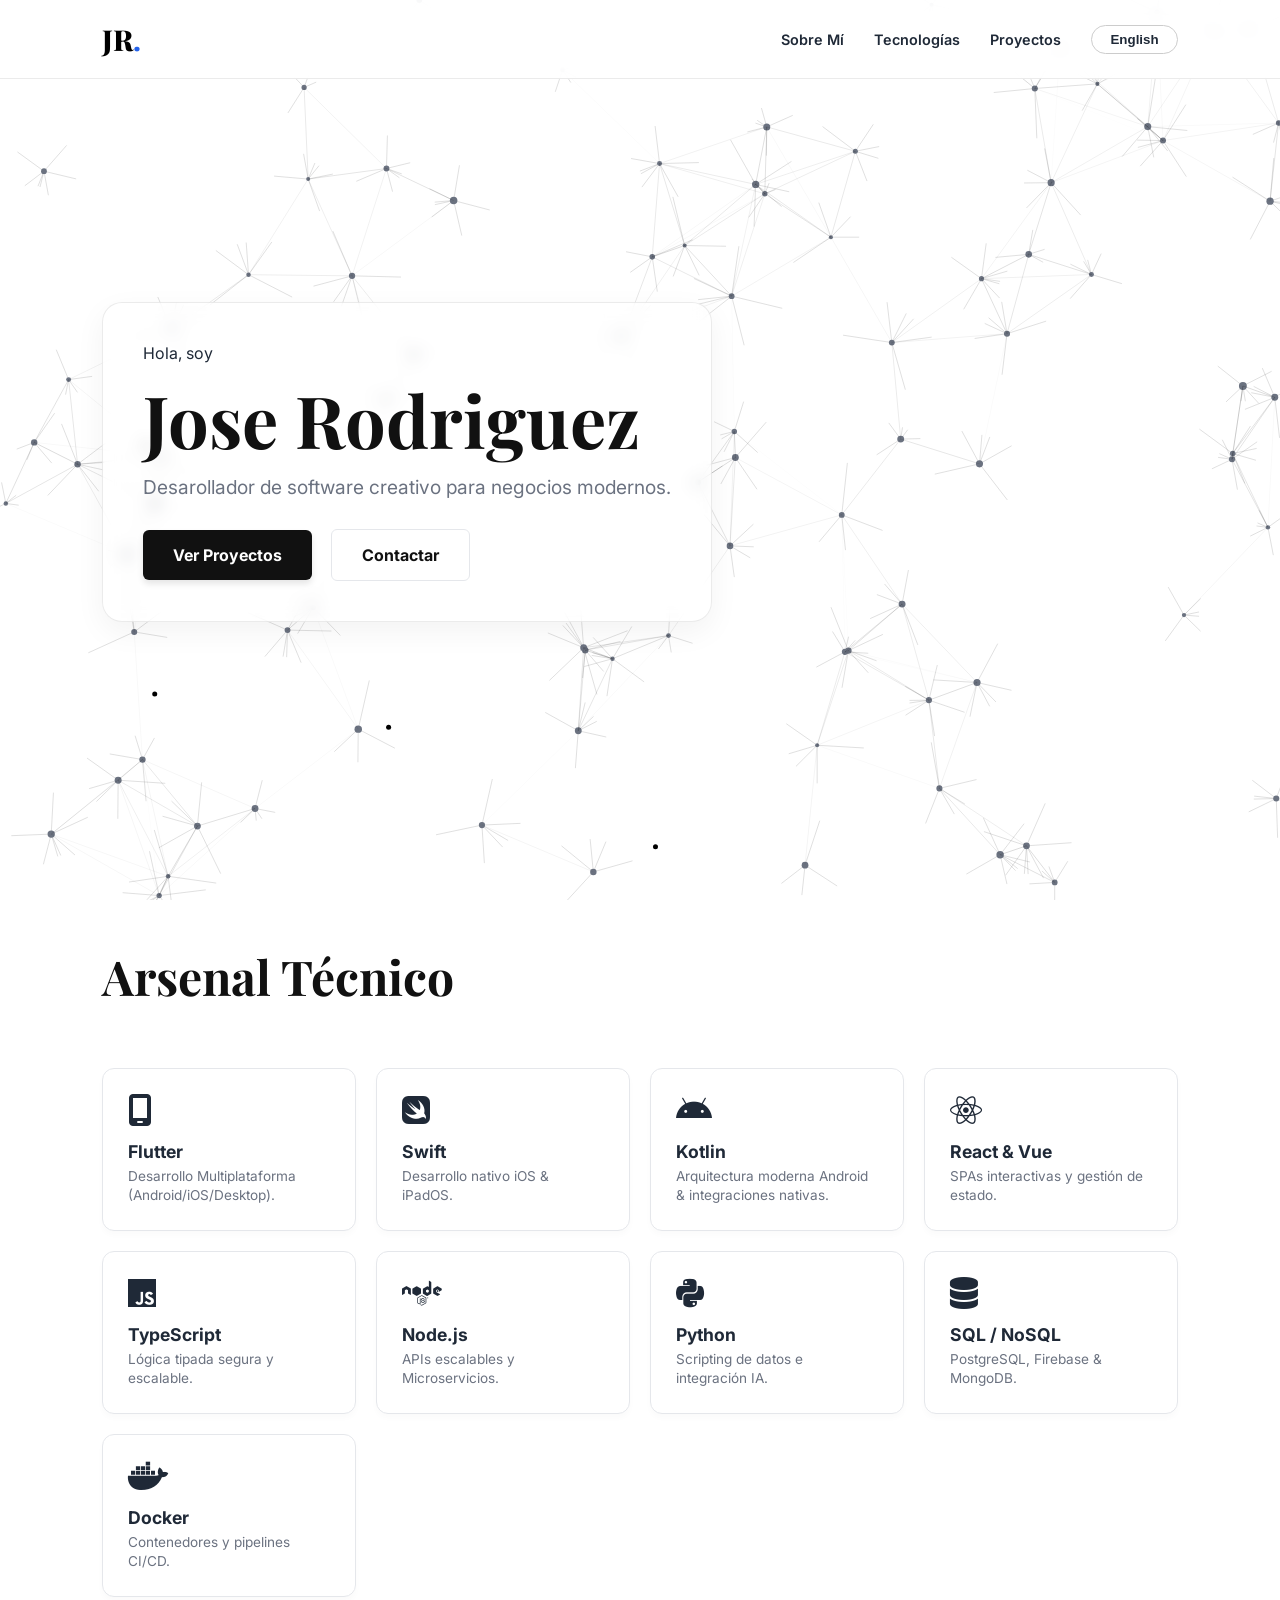
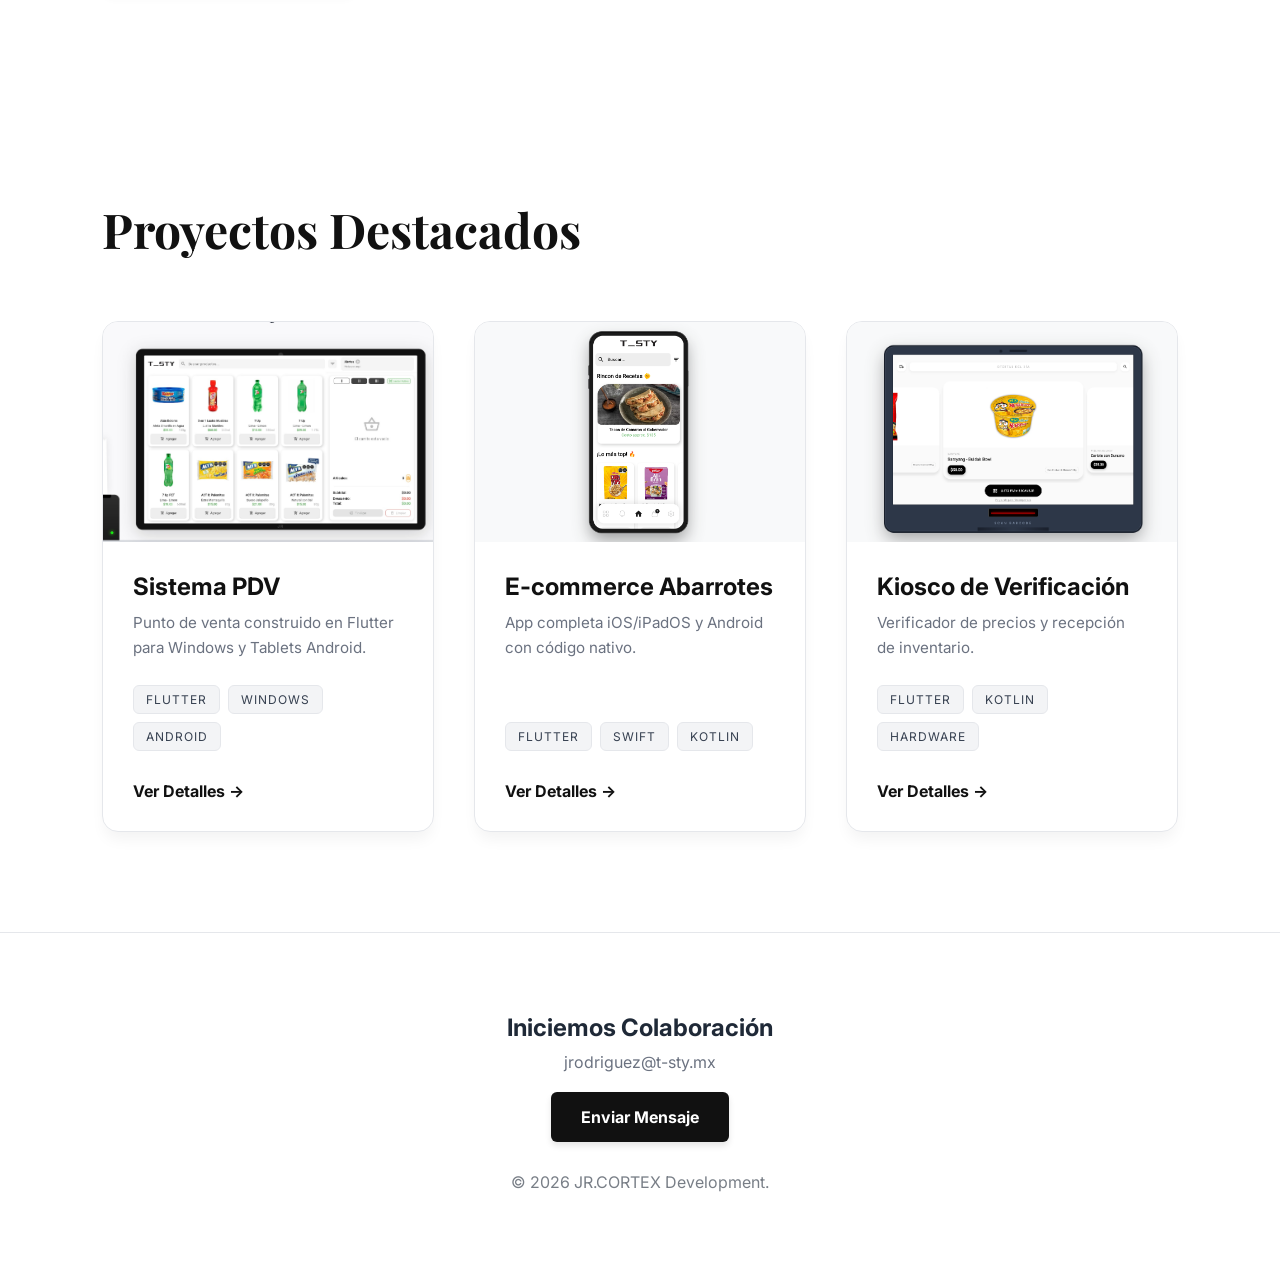
==== index.html @ f67061d7 "Updated Kiosk credentials" ====
<!DOCTYPE html>
<html lang="es">
<head>
    <meta charset="UTF-8">
    <meta name="viewport" content="width=device-width, initial-scale=1.0">
    <title>Jose Rodriguez | Portfolio</title>
    <link href="https://fonts.googleapis.com/css2?family=Inter:wght@300;400;600&family=Playfair+Display:wght@700;800&display=swap" rel="stylesheet">
    <link rel="stylesheet" href="https://cdnjs.cloudflare.com/ajax/libs/font-awesome/6.4.0/css/all.min.css">
    <link rel="stylesheet" href="style.css">
</head>
<body>

    <canvas id="network-canvas"></canvas>
    
    <nav>
    <div class="logo">JR<span style="color:#2563eb">.</span></div>
    
      <ul class="nav-links">
        <li><a href="#about" data-i18n="nav-about">Sobre Mí</a></li>
        <li><a href="#skills" data-i18n="nav-skills">Tecnologías</a></li>
        <li><a href="#projects" data-i18n="nav-projects">Proyectos</a></li>
        <li><button id="lang-toggle">English</button></li>
      </ul>
    </nav>

    <header id="about" class="hero">
        <div class="hero-content hidden">
            <p class="intro-text" data-i18n="hero-intro">Hola, soy</p>
            <h1>Jose Rodriguez</h1>
            <p class="tagline" data-i18n="hero-tagline">Desarollador de software creativo para negocios modernos.</p>
            <div class="hero-btns">
                <a href="#projects" class="btn primary-btn" data-i18n="btn-projects">Ver Proyectos</a>
                <a href="#contact" class="btn secondary-btn" data-i18n="btn-contact">Contactar</a>
            </div>
        </div>
    </header>

    <section id="skills" class="container">
        <h2 class="section-title hidden" data-i18n="section-skills">Arsenal Técnico</h2>
        <div class="skills-grid hidden">
            
            <div class="skill-card">
                <i class="fa-solid fa-mobile-screen skill-icon"></i>
                <h3>Flutter</h3>
                <p data-i18n="skill-flutter">Desarrollo Multiplataforma (Android/iOS/Desktop).</p>
            </div>
            <div class="skill-card">
                <i class="fa-brands fa-swift skill-icon"></i>
                <h3>Swift</h3>
                <p data-i18n="skill-swift">Desarrollo nativo iOS & iPadOS.</p>
            </div>
            <div class="skill-card">
                <i class="fa-brands fa-android skill-icon"></i>
                <h3>Kotlin</h3>
                <p data-i18n="skill-kotlin">Arquitectura moderna Android & integraciones nativas.</p>
            </div>

            <div class="skill-card">
                <i class="fa-brands fa-react skill-icon"></i>
                <h3>React & Vue</h3>
                <p data-i18n="skill-react">SPAs interactivas y gestión de estado.</p>
            </div>
            <div class="skill-card">
                <i class="fa-brands fa-js skill-icon"></i>
                <h3>TypeScript</h3>
                <p data-i18n="skill-ts">Lógica tipada segura y escalable.</p>
            </div>

            <div class="skill-card">
                <i class="fa-brands fa-node skill-icon"></i>
                <h3>Node.js</h3>
                <p data-i18n="skill-node">APIs escalables y Microservicios.</p>
            </div>
            <div class="skill-card">
                <i class="fa-brands fa-python skill-icon"></i>
                <h3>Python</h3>
                <p data-i18n="skill-python">Scripting de datos e integración IA.</p>
            </div>
            <div class="skill-card">
                <i class="fa-solid fa-database skill-icon"></i>
                <h3>SQL / NoSQL</h3>
                <p data-i18n="skill-db">PostgreSQL, Firebase & MongoDB.</p>
            </div>
            <div class="skill-card">
                <i class="fa-brands fa-docker skill-icon"></i>
                <h3>Docker</h3>
                <p data-i18n="skill-docker">Contenedores y pipelines CI/CD.</p>
            </div>

        </div>
    </section>

    <section id="projects" class="container">
        <h2 class="section-title hidden" data-i18n="section-work">Proyectos Destacados</h2>
        <div class="projects-grid">
            
            <div class="project-card hidden">
                <img src="assets/pdv-thumbnail.jpg" alt="PDV System" class="project-img">
                <div class="card-content">
                    <h3 data-i18n="proj-1-title">Sistema PDV</h3>
                    <p data-i18n="proj-1-desc">Punto de venta construido en Flutter para Windows y Tablets Android.</p>
                    <div class="tech-stack">
                        <span>Flutter</span><span>Windows</span><span>Android</span>
                    </div>
                    <a href="pdv.html" class="link-arrow" data-i18n="view-case">Ver Detalles &rarr;</a>
                </div>
            </div>

            <div class="project-card hidden">
                <img src="assets/mobile_thumbnail.jpg" alt="Grocery App" class="project-img">
                <div class="card-content">
                    <h3 data-i18n="proj-2-title">E-commerce Abarrotes</h3>
                    <p data-i18n="proj-2-desc">App completa iOS/iPadOS y Android con código nativo.</p>
                    <div class="tech-stack">
                        <span>Flutter</span><span>Swift</span><span>Kotlin</span>
                    </div>
                    <a href="grocery.html" class="link-arrow" data-i18n="view-case">Ver Detalles &rarr;</a>
                </div>
            </div>

            <div class="project-card hidden">
                <img src="assets/kiosk_thumbnail.jpg" alt="Kiosk" class="project-img">
                <div class="card-content">
                    <h3 data-i18n="proj-3-title">Kiosco de Verificación</h3>
                    <p data-i18n="proj-3-desc">Verificador de precios y recepción de inventario.</p>
                    <div class="tech-stack">
                        <span>Flutter</span><span>Kotlin</span><span>Hardware</span>
                    </div>
                    <a href="kiosk.html" class="link-arrow" data-i18n="view-case">Ver Detalles &rarr;</a>
                </div>
            </div>

        </div> 
    </section>

    <footer id="contact">
      <h2 data-i18n="footer-title">Iniciemos Colaboración</h2>
      <p style="margin-top:10px; color: #6b7280;">jrodriguez@t-sty.mx</p>
      
      <a href="mailto:jrodriguez@t-sty.mx" class="btn primary-btn" style="margin-top:20px;" data-i18n="btn-email">Enviar Mensaje</a>
      
      <p style="margin-top:30px; opacity:0.6;">&copy; <span id="year"></span> JR.CORTEX Development.</p>
    </footer>

    <script src="script.js"></script>
</body>
</html>
---- style.css ----
/* --- 1. VARIABLES & SETUP --- */
:root {
    --bg-color: #ffffff; 
    --text-main: #1f2937;
    --text-muted: #6b7280;
    --accent-primary: #374151;
    --glass-border: rgba(0, 0, 0, 0.08);
    --font-heading: 'Playfair Display', serif;
    --font-body: 'Inter', sans-serif;
}

* { margin: 0; padding: 0; box-sizing: border-box; scroll-behavior: smooth; }

::-webkit-scrollbar { width: 0px; background: transparent; }

body {
    background-color: var(--bg-color);
    color: var(--text-main);
    font-family: var(--font-body);
    overflow-x: hidden;
}

/* --- 2. NAVIGATION & LOGO --- */
#network-canvas {
    position: fixed; top: 0; left: 0; width: 100%; height: 100%;
    z-index: -5; background: #ffffff;
}

nav {
    display: flex; justify-content: space-between; align-items: center;
    padding: 20px 8%; background: rgba(255, 255, 255, 0.9);
    backdrop-filter: blur(10px); position: sticky;
    top: 0; z-index: 100; border-bottom: 1px solid var(--glass-border);
}

/* NEW: Image Logo Style for Nav */
.nav-logo-img {
    height: 40px; /* Adjust size as needed */
    width: auto;
    object-fit: contain;
    display: block;
}

/* Fallback text logo style (if needed) */
.logo { font-family: var(--font-heading); font-size: 1.8rem; font-weight: 800; color: #000; }

.nav-links { display: flex; gap: 30px; list-style: none; align-items: center; }
.nav-links a { color: var(--text-main); text-decoration: none; font-weight: 600; font-size: 0.9rem; transition: 0.3s; }
.nav-links a:hover { color: #000; text-decoration: underline; }

#lang-toggle {
    cursor: pointer; background: transparent; border: 1px solid #ccc;
    padding: 6px 18px; border-radius: 30px; font-weight: bold;
    color: var(--text-main); transition: 0.3s;
}
#lang-toggle:hover { background: #111; color: #fff; border-color: #111; }

/* --- 3. HERO & SECTIONS --- */
.hero { min-height: 85vh; display: flex; align-items: center; padding: 0 8%; }
.hero-content {
    background: rgba(255, 255, 255, 0.6); padding: 40px;
    border-radius: 20px; backdrop-filter: blur(8px);
    border: 1px solid var(--glass-border); max-width: 800px;
    box-shadow: 0 10px 30px rgba(0, 0, 0, 0.05);
}
.hero h1 { font-family: var(--font-heading); font-size: 4.5rem; line-height: 1; margin: 20px 0; color: #111; }
.tagline { font-size: 1.2rem; color: var(--text-muted); margin-bottom: 30px; }
.container { padding: 100px 8%; }
.section-title { font-family: var(--font-heading); font-size: 3rem; margin-bottom: 60px; color: #111; }

/* Skills Grid */
.skills-grid { display: grid; grid-template-columns: repeat(auto-fill, minmax(250px, 1fr)); gap: 20px; }
.skill-card {
    background: #fff; color: var(--text-main); padding: 25px;
    border-radius: 12px; border: 1px solid #e5e7eb;
    box-shadow: 0 4px 6px rgba(0,0,0,0.02); text-align: left;
    transition: transform 0.3s;
    display: flex; flex-direction: column; align-items: flex-start;
}
.skill-card:hover { transform: translateY(-5px); box-shadow: 0 10px 20px rgba(0,0,0,0.08); border-color: #9ca3af; }
.skill-icon { font-size: 2rem; margin-bottom: 15px; color: var(--text-main); }
.skill-card h3 { font-size: 1.1rem; margin-bottom: 5px; font-weight: 700; }
.skill-card p { font-size: 0.85rem; color: var(--text-muted); line-height: 1.4; }

/* Projects Grid */
.projects-grid { display: grid; grid-template-columns: repeat(auto-fit, minmax(320px, 1fr)); gap: 40px; }
.project-card {
    background: #fff; border-radius: 16px; overflow: hidden;
    border: 1px solid #e5e7eb; transition: all 0.3s ease;
    box-shadow: 0 10px 15px -3px rgba(0, 0, 0, 0.05);
    display: flex; flex-direction: column;
}
.project-card:hover { transform: translateY(-5px); box-shadow: 0 20px 25px -5px rgba(0, 0, 0, 0.1); border-color: #9ca3af; }
.project-img { width: 100%; height: 220px; object-fit: cover; }
.card-content { padding: 30px; flex-grow: 1; display: flex; flex-direction: column; }
.project-card h3 { font-size: 1.5rem; margin-bottom: 10px; color: #111; }
.project-card p { margin-bottom: 25px; color: var(--text-muted); line-height: 1.6; font-size: 0.95rem; flex-grow: 1; }
.tech-stack { margin-bottom: 30px; display: flex; flex-wrap: wrap; gap: 8px; }
.tech-stack span { 
    font-size: 0.75rem; text-transform: uppercase; letter-spacing: 1px;
    background: #f3f4f6; color: #374151; padding: 6px 12px;
    border-radius: 6px; border: 1px solid #e5e7eb;
}

/* Buttons & Footer */
.btn { padding: 15px 30px; border-radius: 6px; text-decoration: none; font-weight: bold; transition: 0.3s; display: inline-block; }
.primary-btn { background: #111; color: white; box-shadow: 0 4px 6px rgba(0,0,0,0.1); }
.primary-btn:hover { background: #333; transform: translateY(-2px); box-shadow: 0 10px 15px rgba(0,0,0,0.1); }
.secondary-btn { background: #fff; color: #111; border: 1px solid #e5e7eb; margin-left: 15px; }
.secondary-btn:hover { background: #f9fafb; border-color: #d1d5db; }
.link-arrow { display: block; margin-top: auto; color: #111; font-weight: bold; text-decoration: none; }
footer { padding: 80px 8%; text-align: center; border-top: 1px solid #e5e7eb; background: #fff; }
.hidden { opacity: 0; transform: translateY(30px); transition: 0.8s; }
.show { opacity: 1; transform: translateY(0); }

/* --- COMMON EMULATOR STYLES --- */
.device-screen { background: #000; width: 100%; height: 100%; overflow: hidden; position: relative; border-radius: 4px; }
.app-poster { width: 100%; height: 100%; position: absolute; top:0; left:0; cursor: pointer; z-index: 20; }
.app-poster img { width: 100%; height: 100%; object-fit: cover; opacity: 0.8; transition: 0.3s; }
.app-poster:hover img { opacity: 0.6; }
.play-overlay { position: absolute; top: 50%; left: 50%; transform: translate(-50%, -50%); }
.launch-btn {
    background: #2563eb; color: white; border: none; padding: 15px 30px;
    font-size: 1.2rem; font-weight: bold; border-radius: 50px; cursor: pointer;
    box-shadow: 0 10px 20px rgba(37, 99, 235, 0.4); transition: 0.2s; display: flex; align-items: center; gap: 10px;
}
.launch-btn:hover { transform: scale(1.05); background: #1d4ed8; }
#app-frame { width: 100%; height: 100%; display: none; background: #fff; border: none; }
.device-camera { width: 12px; height: 12px; background: #333; border-radius: 50%; position: absolute; top: 8px; left: 50%; transform: translateX(-50%); z-index: 5; }

/* --- DESK LAYOUT --- */
.desk-surface { display: flex; justify-content: center; align-items: flex-end; gap: 40px; padding-bottom: 0px; border-bottom: 4px solid #d1d5db; margin-bottom: 40px; width: 100%; }
.peripheral { position: relative; z-index: 2; }

/* 1. PRINTER */
.printer-unit { width: 160px; margin-bottom: 0; position: relative; flex-shrink: 0; }
.printer-body { width: 160px; height: 110px; background: linear-gradient(to bottom, #2d2d2d, #1a1a1a); border-radius: 12px 12px 0 0; position: relative; box-shadow: inset 0 1px 0 rgba(255,255,255,0.1); }
.paper-exit { width: 120px; height: 8px; background: #000; margin: 0 auto; border-radius: 0 0 4px 4px; }
.led-light { position: absolute; bottom: 15px; right: 15px; width: 6px; height: 6px; background: #00ff00; border-radius: 50%; box-shadow: 0 0 8px #00ff00; }
.brand-label { position: absolute; bottom: 15px; left: 15px; color: #555; font-weight: bold; font-size: 0.7rem; font-family: sans-serif; }
.receipt { width: 100px; background: #fff; margin: 0 auto; padding: 10px; font-family: 'Courier New', monospace; font-size: 0.55rem; color: #333; position: absolute; bottom: 110px; left: 30px; box-shadow: 0 -5px 15px rgba(0,0,0,0.1); transform: rotate(-1deg); z-index: 1; }
.jagged-edge { position: absolute; top: -5px; left: 0; width: 100%; height: 5px; background: radial-gradient(circle, transparent 50%, #fff 50%); background-size: 10px 10px; background-position: 0 5px; }

/* 2. POS SCREEN */
.frame-pos { width: 100%; max-width: 700px; aspect-ratio: 16 / 10; background: #111; border-radius: 16px; border: 1px solid #333; padding: 15px; position: relative; box-shadow: 0 10px 40px rgba(0,0,0,0.2); margin-bottom: 25px; flex-shrink: 0; overflow: hidden; }
.frame-pos .device-screen { width: 1280px; height: 800px; position: absolute; top: 50%; left: 50%; transform: translate(-50%, -50%) scale(0.508); transform-origin: center center; z-index: 10; }
.frame-pos::after { content: ''; position: absolute; bottom: -25px; left: 30%; width: 40%; height: 25px; background: linear-gradient(to right, #222, #111, #222); z-index: -1; transform: perspective(100px) rotateX(10deg); }
.frame-pos::before { content: ''; position: absolute; bottom: -25px; left: 25%; width: 50%; height: 5px; background: #000; border-radius: 10px; z-index: -1; }
.device-logo { position: absolute; bottom: 2px; left: 50%; transform: translateX(-50%); color: #444; font-weight: bold; font-size: 0.6rem; letter-spacing: 2px; z-index: 20; }

/* 3. SCANNER */
.scanner-unit { width: 100px; height: 160px; position: relative; margin-bottom: 0; flex-shrink: 0; }
.scanner-gun { position: relative; top: 10px; transform: rotate(-15deg); z-index: 5; }
.scanner-head { width: 70px; height: 50px; background: linear-gradient(to bottom, #333, #222); border-radius: 8px 15px 5px 8px; position: absolute; top: 0; left: 0; }
.scanner-glass { width: 10px; height: 36px; background: #111; position: absolute; right: -2px; top: 7px; border-left: 1px solid #444; }
.laser-beam { width: 100%; height: 2px; background: red; position: absolute; top: 50%; box-shadow: 0 0 5px red; opacity: 0.8; }
.scanner-handle { width: 32px; height: 80px; background: linear-gradient(to right, #2a2a2a, #1a1a1a); border-radius: 0 0 15px 15px; position: absolute; top: 45px; left: 10px; transform: rotate(15deg); }
.scanner-trigger { width: 8px; height: 20px; background: #000; position: absolute; top: 5px; right: -4px; border-radius: 2px; }
.scanner-neck { width: 40px; height: 20px; background: #222; position: absolute; top: 35px; left: 5px; border-radius: 5px; }
.scanner-base { width: 80px; height: 40px; background: #111; border-radius: 10px 10px 0 0; position: absolute; bottom: 0; left: 10px; z-index: 1; border-bottom: 2px solid #333; }
.base-slot { width: 50px; height: 10px; background: #000; margin: 5px auto; border-radius: 10px; }

/* --- 4. MOBILE FLAGSHIP (GROCERY) --- */
.frame-mobile { width: 360px; height: 740px; background: #1a1a1a; border-radius: 45px; padding: 12px; position: relative; box-shadow: 0 0 0 2px #333, 0 0 0 4px #555, 0 30px 60px rgba(0,0,0,0.4); margin: 0 auto; border: 1px solid #000; }
.frame-mobile .device-screen { width: 100%; height: 100%; background: #000; border-radius: 35px; overflow: hidden; position: relative; }
.frame-mobile .app-poster img { border-radius: 35px; }
.dynamic-island { position: absolute; top: 22px; left: 50%; transform: translateX(-50%); width: 100px; height: 28px; background: #000; border-radius: 20px; z-index: 50; box-shadow: 0 0 2px rgba(255,255,255,0.1); }
.side-btn { position: absolute; background: #2a2a2a; border-radius: 4px 0 0 4px; left: -6px; width: 4px; box-shadow: inset -1px 0 2px rgba(0,0,0,0.5); }
.btn-vol-up { top: 120px; height: 40px; }
.btn-vol-down { top: 170px; height: 40px; }
.btn-power { top: 140px; height: 60px; right: -6px; left: auto; border-radius: 0 4px 4px 0; }

/* --- 5. LANDSCAPE INDUSTRIAL KIOSK --- */
.frame-kiosk {
    width: 100%; max-width: 720px; height: 520px;
    background: #2d3748; border-radius: 24px; padding: 20px 20px 70px 20px;
    position: relative; box-shadow: 0 0 0 4px #1a202c, 0 20px 50px rgba(0,0,0,0.4);
    margin: 0 auto; border: 1px solid #4a5568; z-index: 10; flex-shrink: 0; overflow: hidden;
}
.frame-kiosk .device-screen {
    width: 1280px; height: 800px; background: #000; border-radius: 4px; border: 2px solid #1a202c;
    position: absolute; top: 45%; left: 50%;
    transform: translate(-50%, -50%) scale(0.53); transform-origin: center center; z-index: 10;
}
.kiosk-header { position: absolute; top: 8px; left: 0; width: 100%; display: flex; justify-content: center; gap: 20px; z-index: 20; }
.kiosk-camera { width: 8px; height: 8px; background: #1a202c; border-radius: 50%; }
.kiosk-sensor { width: 50px; height: 6px; background: #1a202c; border-radius: 4px; }
/* Kiosk Stand */
.frame-kiosk::after { content: ''; position: absolute; bottom: -60px; left: 50%; transform: translateX(-50%); width: 200px; height: 70px; background: linear-gradient(to right, #1a202c, #2d3748, #1a202c); z-index: -1; border-radius: 0 0 20px 20px; }
.frame-kiosk::before { content: ''; position: absolute; bottom: -80px; left: 50%; transform: translateX(-50%); width: 360px; height: 25px; background: #1a202c; border-radius: 50%; box-shadow: 0 10px 30px rgba(0,0,0,0.5); z-index: -2; border-top: 2px solid #4a5568; }
/* Kiosk Scanner */
.kiosk-scanner-module { position: absolute; bottom: 15px; left: 50%; transform: translateX(-50%); text-align: center; width: 100%; z-index: 20; }
.scan-window { width: 140px; height: 25px; background: #000; margin: 0 auto 4px auto; border-radius: 4px; position: relative; border: 1px solid #444; overflow: hidden; box-shadow: inset 0 0 10px rgba(0,0,0,0.8); }
.scan-laser { position: absolute; top: 50%; left: 5%; width: 90%; height: 2px; background: red; box-shadow: 0 0 10px red; animation: scanPulse 2s infinite; }
.scan-label { font-size: 0.55rem; color: #718096; letter-spacing: 3px; font-weight: bold; text-transform: uppercase; }
/* Kiosk Branding Logo */
.kiosk-branding {
    position: absolute; bottom: 42px; left: 50%; transform: translateX(-50%);
    width: 60px; z-index: 20; display: flex; justify-content: center;
}
.kiosk-branding img { width: 100%; height: auto; opacity: 0.7; }

/* --- DOCUMENTATION STYLES --- */
.doc-container { max-width: 1000px; margin: 0 auto; padding-bottom: 100px; text-align: left; }
.credentials-card { background: #1f2937; color: #fff; padding: 30px; border-radius: 16px; margin: 40px 0 60px 0; box-shadow: 0 10px 30px rgba(0,0,0,0.15); border: 1px solid #374151; }
.cred-header { display: flex; align-items: center; gap: 10px; margin-bottom: 10px; color: #60a5fa; }
.creds-grid { display: grid; grid-template-columns: repeat(auto-fit, minmax(200px, 1fr)); gap: 20px; margin-top: 20px; }
.cred-item { background: rgba(255,255,255,0.05); padding: 15px; border-radius: 8px; border-left: 3px solid #3b82f6; }
.cred-label { display: block; font-size: 0.75rem; text-transform: uppercase; letter-spacing: 1px; color: #9ca3af; margin-bottom: 5px; }
.cred-value { font-family: 'Courier New', monospace; font-size: 1.1rem; font-weight: bold; color: #fff; letter-spacing: 1px; }
.doc-grid { display: grid; grid-template-columns: repeat(auto-fit, minmax(400px, 1fr)); gap: 30px; margin-top: 40px; }
.doc-card { background: #fff; padding: 30px; border-radius: 12px; border: 1px solid #e5e7eb; transition: transform 0.3s ease; }
.doc-card:hover { transform: translateY(-5px); box-shadow: 0 10px 25px rgba(0,0,0,0.05); }
.doc-icon { font-size: 2rem; color: #2563eb; margin-bottom: 20px; }
.doc-card h3 { font-size: 1.25rem; margin-bottom: 10px; color: #111; }
.doc-card p { color: #555; line-height: 1.6; font-size: 0.95rem; }
.text-left { text-align: left; }
.doc-section h2 { font-family: var(--font-heading); font-size: 2rem; margin-bottom: 20px; color: #111; border-bottom: 2px solid #e5e7eb; padding-bottom: 10px; display: inline-block; }
.doc-section p { font-size: 1.1rem; line-height: 1.8; color: #4b5563; max-width: 900px; }
.tech-spec-list { list-style: none; padding: 0; }
.tech-spec-list li { padding: 12px 0; border-bottom: 1px solid #eee; color: #4b5563; font-size: 1.05rem; }
.tech-spec-list li strong { color: #111; margin-right: 10px; min-width: 100px; display: inline-block; }
@media (max-width: 768px) { .doc-grid { grid-template-columns: 1fr; } .creds-grid { grid-template-columns: 1fr; } }
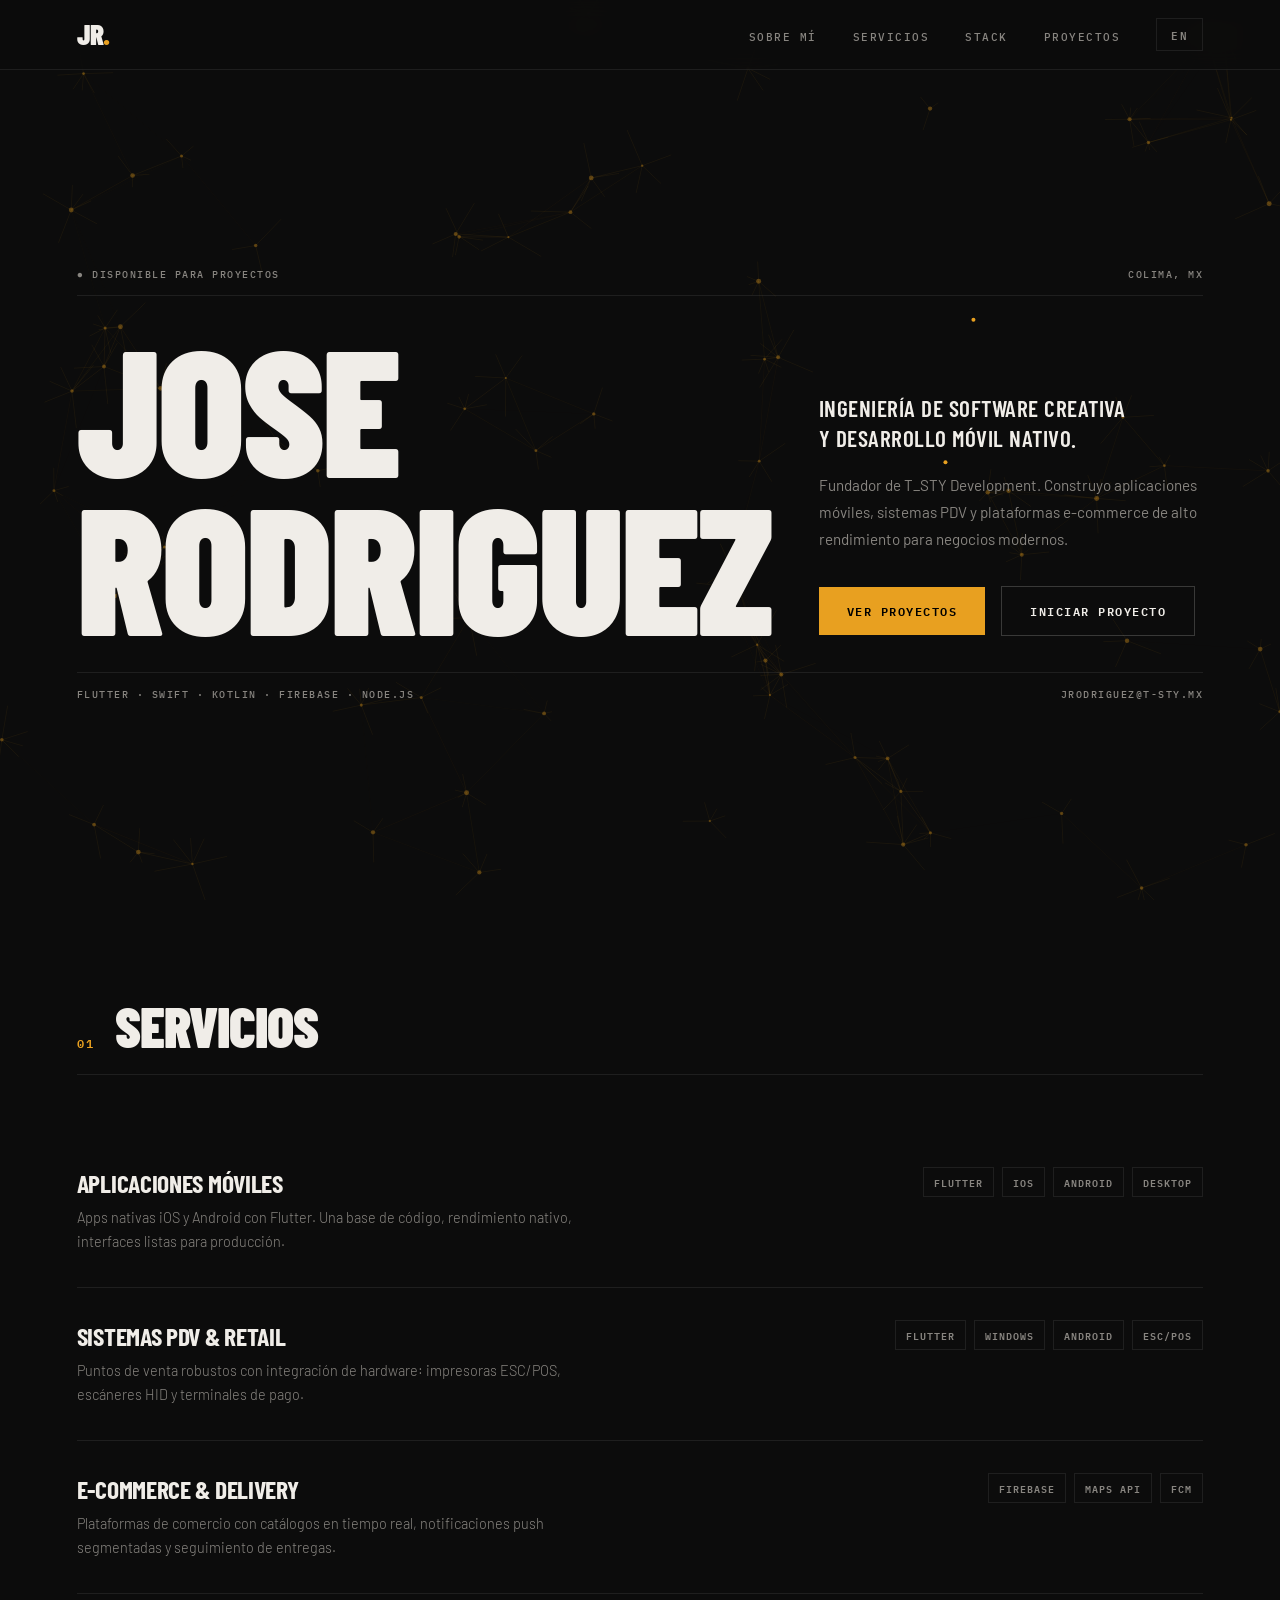
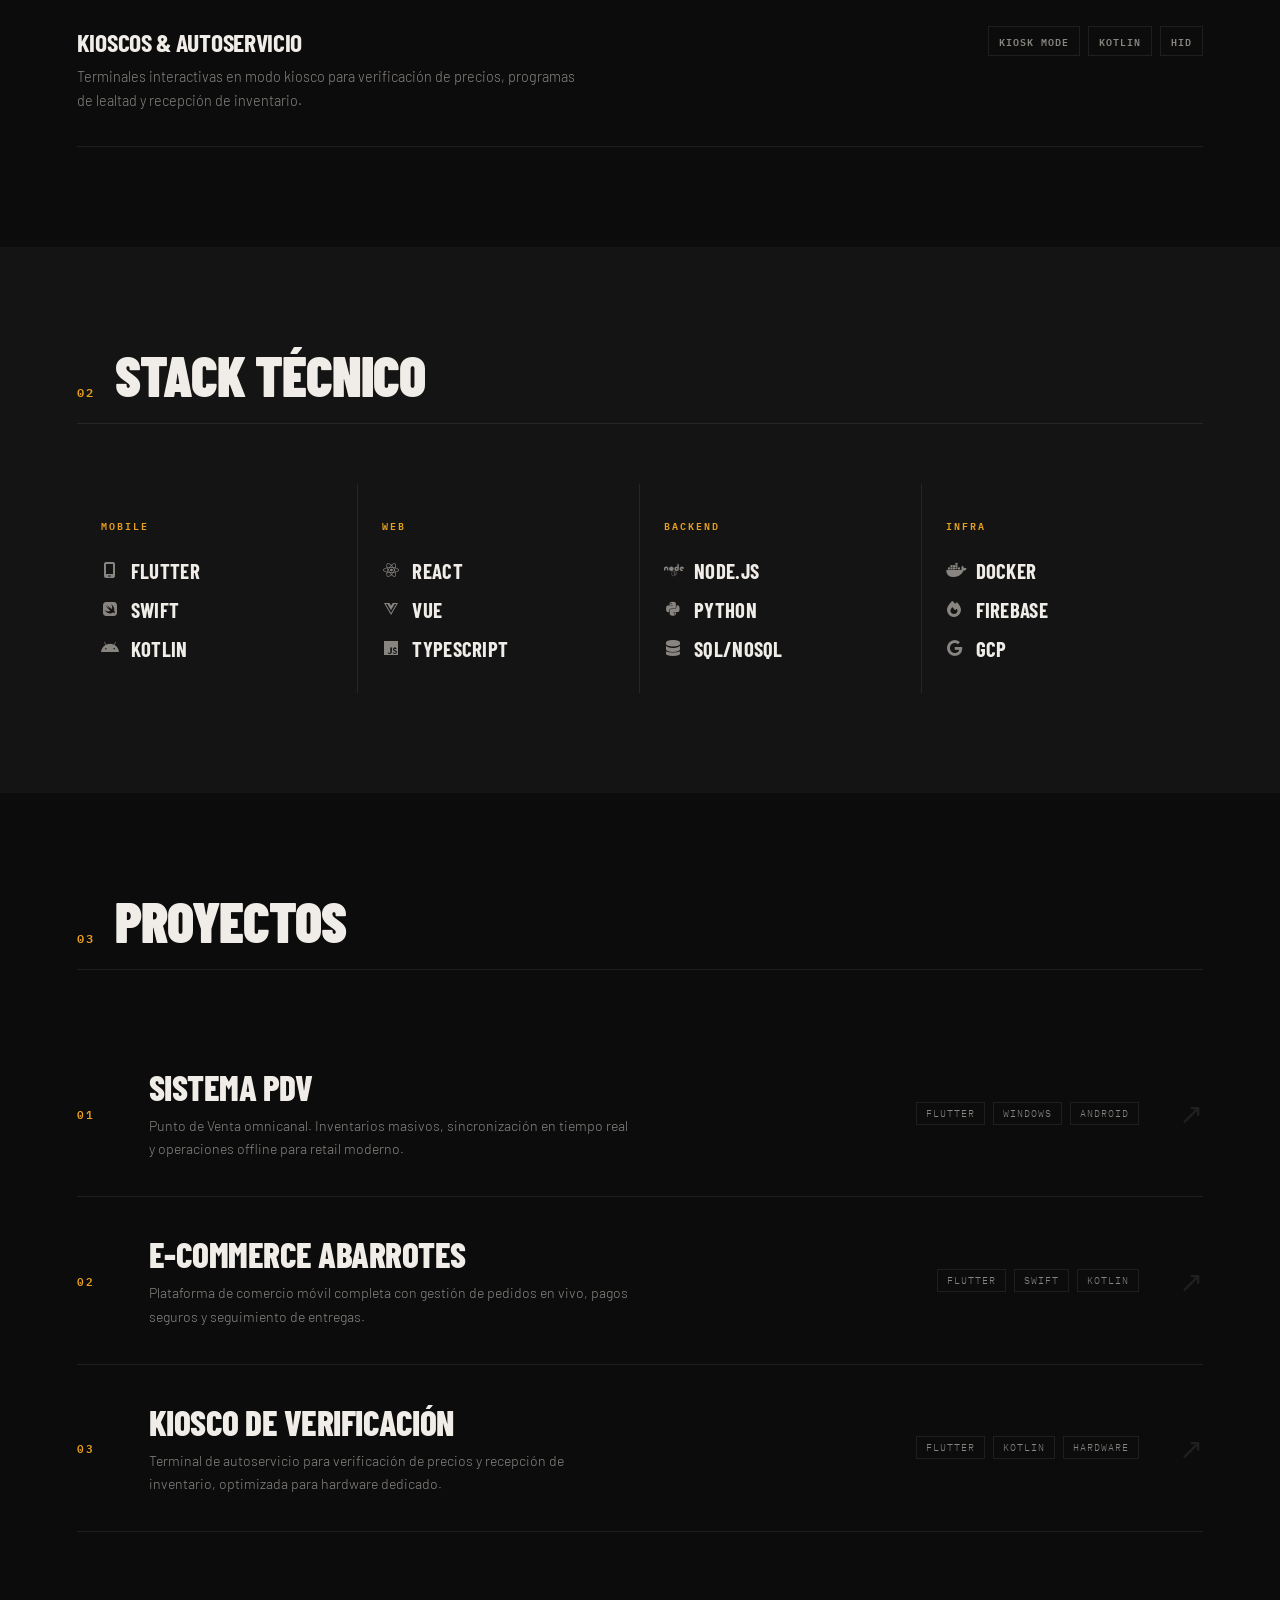
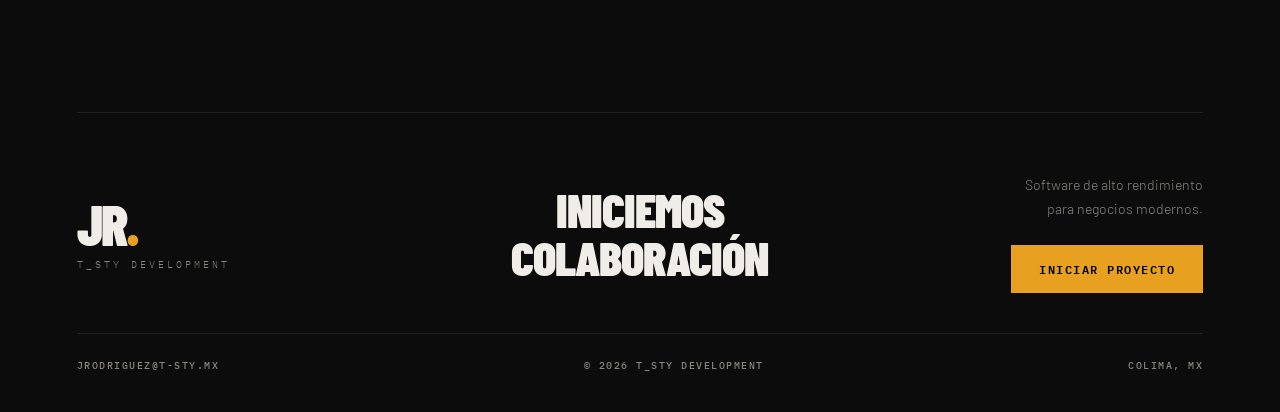
==== commit ee4e33af: "Redesign: dark industrial theme" ====
--- a/index.html
+++ b/index.html
@@ -3,143 +3,227 @@
 <head>
     <meta charset="UTF-8">
     <meta name="viewport" content="width=device-width, initial-scale=1.0">
-    <title>Jose Rodriguez | Portfolio</title>
-    <link href="https://fonts.googleapis.com/css2?family=Inter:wght@300;400;600&family=Playfair+Display:wght@700;800&display=swap" rel="stylesheet">
+    <title>Jose Rodriguez | T_STY Development</title>
+    <meta name="description" content="Jose Rodriguez — Flutter & native mobile developer. Founder of JR.CORTEX Development.">
+    <link href="https://fonts.googleapis.com/css2?family=Barlow+Condensed:wght@300;400;600;700;800;900&family=IBM+Plex+Mono:wght@400;500;600&family=Barlow:wght@300;400;500&display=swap" rel="stylesheet">
     <link rel="stylesheet" href="https://cdnjs.cloudflare.com/ajax/libs/font-awesome/6.4.0/css/all.min.css">
     <link rel="stylesheet" href="style.css">
 </head>
 <body>
 
     <canvas id="network-canvas"></canvas>
-    
+
+    <!-- NAV -->
     <nav>
-    <div class="logo">JR<span style="color:#2563eb">.</span></div>
-    
-      <ul class="nav-links">
-        <li><a href="#about" data-i18n="nav-about">Sobre Mí</a></li>
-        <li><a href="#skills" data-i18n="nav-skills">Tecnologías</a></li>
-        <li><a href="#projects" data-i18n="nav-projects">Proyectos</a></li>
-        <li><button id="lang-toggle">English</button></li>
-      </ul>
+        <div class="logo">JR<span class="logo-dot">.</span></div>
+        <ul class="nav-links">
+            <li><a href="#about" data-i18n="nav-about">SOBRE MÍ</a></li>
+            <li><a href="#services" data-i18n="nav-services">SERVICIOS</a></li>
+            <li><a href="#skills" data-i18n="nav-skills">STACK</a></li>
+            <li><a href="#projects" data-i18n="nav-projects">PROYECTOS</a></li>
+            <li><button id="lang-toggle">EN</button></li>
+        </ul>
     </nav>
 
+    <!-- HERO -->
     <header id="about" class="hero">
-        <div class="hero-content hidden">
-            <p class="intro-text" data-i18n="hero-intro">Hola, soy</p>
-            <h1>Jose Rodriguez</h1>
-            <p class="tagline" data-i18n="hero-tagline">Desarollador de software creativo para negocios modernos.</p>
-            <div class="hero-btns">
-                <a href="#projects" class="btn primary-btn" data-i18n="btn-projects">Ver Proyectos</a>
-                <a href="#contact" class="btn secondary-btn" data-i18n="btn-contact">Contactar</a>
+        <div class="hero-inner">
+            <div class="hero-meta">
+                <span class="mono-label" data-i18n="hero-available">● DISPONIBLE PARA PROYECTOS</span>
+                <span class="mono-label">COLIMA, MX</span>
+            </div>
+            <div class="h-rule"></div>
+
+            <div class="hero-name-block">
+                <h1 class="hero-name">
+                    <span class="name-line" style="--d:0ms">JOSE</span>
+                    <span class="name-line" style="--d:80ms">RODRIGUEZ</span>
+                </h1>
+                <div class="hero-right">
+                    <p class="hero-tagline" style="--d:200ms" data-i18n="hero-tagline">
+                        Ingeniería de software creativa<br>y desarrollo móvil nativo.
+                    </p>
+                    <p class="hero-bio" style="--d:320ms" data-i18n="hero-bio">
+                        Fundador de T_STY Development. Construyo aplicaciones
+                        móviles, sistemas PDV y plataformas e-commerce de alto
+                        rendimiento para negocios modernos.
+                    </p>
+                    <div class="hero-actions" style="--d:440ms">
+                        <a href="#projects" class="cta-primary" data-i18n="btn-projects">Ver Proyectos</a>
+                        <a href="#contact" class="cta-ghost" data-i18n="btn-contact">Iniciar Proyecto</a>
+                    </div>
+                </div>
+            </div>
+
+            <div class="h-rule"></div>
+            <div class="hero-bottom-row">
+                <span class="mono-label">Flutter · Swift · Kotlin · Firebase · Node.js</span>
+                <a href="mailto:jrodriguez@t-sty.mx" class="mono-label email-link">jrodriguez@t-sty.mx</a>
             </div>
         </div>
     </header>
 
-    <section id="skills" class="container">
-        <h2 class="section-title hidden" data-i18n="section-skills">Arsenal Técnico</h2>
-        <div class="skills-grid hidden">
-            
-            <div class="skill-card">
-                <i class="fa-solid fa-mobile-screen skill-icon"></i>
-                <h3>Flutter</h3>
-                <p data-i18n="skill-flutter">Desarrollo Multiplataforma (Android/iOS/Desktop).</p>
-            </div>
-            <div class="skill-card">
-                <i class="fa-brands fa-swift skill-icon"></i>
-                <h3>Swift</h3>
-                <p data-i18n="skill-swift">Desarrollo nativo iOS & iPadOS.</p>
-            </div>
-            <div class="skill-card">
-                <i class="fa-brands fa-android skill-icon"></i>
-                <h3>Kotlin</h3>
-                <p data-i18n="skill-kotlin">Arquitectura moderna Android & integraciones nativas.</p>
-            </div>
-
-            <div class="skill-card">
-                <i class="fa-brands fa-react skill-icon"></i>
-                <h3>React & Vue</h3>
-                <p data-i18n="skill-react">SPAs interactivas y gestión de estado.</p>
-            </div>
-            <div class="skill-card">
-                <i class="fa-brands fa-js skill-icon"></i>
-                <h3>TypeScript</h3>
-                <p data-i18n="skill-ts">Lógica tipada segura y escalable.</p>
-            </div>
-
-            <div class="skill-card">
-                <i class="fa-brands fa-node skill-icon"></i>
-                <h3>Node.js</h3>
-                <p data-i18n="skill-node">APIs escalables y Microservicios.</p>
-            </div>
-            <div class="skill-card">
-                <i class="fa-brands fa-python skill-icon"></i>
-                <h3>Python</h3>
-                <p data-i18n="skill-python">Scripting de datos e integración IA.</p>
-            </div>
-            <div class="skill-card">
-                <i class="fa-solid fa-database skill-icon"></i>
-                <h3>SQL / NoSQL</h3>
-                <p data-i18n="skill-db">PostgreSQL, Firebase & MongoDB.</p>
-            </div>
-            <div class="skill-card">
-                <i class="fa-brands fa-docker skill-icon"></i>
-                <h3>Docker</h3>
-                <p data-i18n="skill-docker">Contenedores y pipelines CI/CD.</p>
-            </div>
-
+    <!-- SERVICES -->
+    <section id="services" class="section">
+        <div class="section-inner">
+            <div class="section-header">
+                <span class="section-num">01</span>
+                <h2 class="section-title" data-i18n="section-services">SERVICIOS</h2>
+            </div>
+            <div class="services-list">
+                <div class="service-row js-reveal">
+                    <div class="srv-body">
+                        <h3 data-i18n="srv-1-title">Aplicaciones Móviles</h3>
+                        <p data-i18n="srv-1-desc">Apps nativas iOS y Android con Flutter. Una base de código, rendimiento nativo, interfaces listas para producción.</p>
+                    </div>
+                    <ul class="srv-tags">
+                        <li>Flutter</li><li>iOS</li><li>Android</li><li>Desktop</li>
+                    </ul>
+                </div>
+                <div class="service-row js-reveal">
+                    <div class="srv-body">
+                        <h3 data-i18n="srv-2-title">Sistemas PDV &amp; Retail</h3>
+                        <p data-i18n="srv-2-desc">Puntos de venta robustos con integración de hardware: impresoras ESC/POS, escáneres HID y terminales de pago.</p>
+                    </div>
+                    <ul class="srv-tags">
+                        <li>Flutter</li><li>Windows</li><li>Android</li><li>ESC/POS</li>
+                    </ul>
+                </div>
+                <div class="service-row js-reveal">
+                    <div class="srv-body">
+                        <h3 data-i18n="srv-3-title">E-commerce &amp; Delivery</h3>
+                        <p data-i18n="srv-3-desc">Plataformas de comercio con catálogos en tiempo real, notificaciones push segmentadas y seguimiento de entregas.</p>
+                    </div>
+                    <ul class="srv-tags">
+                        <li>Firebase</li><li>Maps API</li><li>FCM</li>
+                    </ul>
+                </div>
+                <div class="service-row js-reveal">
+                    <div class="srv-body">
+                        <h3 data-i18n="srv-4-title">Kioscos &amp; Autoservicio</h3>
+                        <p data-i18n="srv-4-desc">Terminales interactivas en modo kiosco para verificación de precios, programas de lealtad y recepción de inventario.</p>
+                    </div>
+                    <ul class="srv-tags">
+                        <li>Kiosk Mode</li><li>Kotlin</li><li>HID</li>
+                    </ul>
+                </div>
+            </div>
         </div>
     </section>
 
-    <section id="projects" class="container">
-        <h2 class="section-title hidden" data-i18n="section-work">Proyectos Destacados</h2>
-        <div class="projects-grid">
-            
-            <div class="project-card hidden">
-                <img src="assets/pdv-thumbnail.jpg" alt="PDV System" class="project-img">
-                <div class="card-content">
-                    <h3 data-i18n="proj-1-title">Sistema PDV</h3>
-                    <p data-i18n="proj-1-desc">Punto de venta construido en Flutter para Windows y Tablets Android.</p>
-                    <div class="tech-stack">
+    <!-- SKILLS -->
+    <section id="skills" class="section section-alt">
+        <div class="section-inner">
+            <div class="section-header">
+                <span class="section-num">02</span>
+                <h2 class="section-title" data-i18n="section-skills">STACK TÉCNICO</h2>
+            </div>
+            <div class="skills-table">
+                <div class="skill-group js-reveal">
+                    <span class="skill-category" data-i18n="cat-mobile">MOBILE</span>
+                    <div class="skill-items">
+                        <div class="skill-item"><i class="fa-solid fa-mobile-screen"></i><span>Flutter</span></div>
+                        <div class="skill-item"><i class="fa-brands fa-swift"></i><span>Swift</span></div>
+                        <div class="skill-item"><i class="fa-brands fa-android"></i><span>Kotlin</span></div>
+                    </div>
+                </div>
+                <div class="skill-group js-reveal">
+                    <span class="skill-category" data-i18n="cat-web">WEB</span>
+                    <div class="skill-items">
+                        <div class="skill-item"><i class="fa-brands fa-react"></i><span>React</span></div>
+                        <div class="skill-item"><i class="fa-brands fa-vuejs"></i><span>Vue</span></div>
+                        <div class="skill-item"><i class="fa-brands fa-js"></i><span>TypeScript</span></div>
+                    </div>
+                </div>
+                <div class="skill-group js-reveal">
+                    <span class="skill-category" data-i18n="cat-back">BACKEND</span>
+                    <div class="skill-items">
+                        <div class="skill-item"><i class="fa-brands fa-node"></i><span>Node.js</span></div>
+                        <div class="skill-item"><i class="fa-brands fa-python"></i><span>Python</span></div>
+                        <div class="skill-item"><i class="fa-solid fa-database"></i><span>SQL/NoSQL</span></div>
+                    </div>
+                </div>
+                <div class="skill-group js-reveal">
+                    <span class="skill-category" data-i18n="cat-infra">INFRA</span>
+                    <div class="skill-items">
+                        <div class="skill-item"><i class="fa-brands fa-docker"></i><span>Docker</span></div>
+                        <div class="skill-item"><i class="fa-solid fa-fire"></i><span>Firebase</span></div>
+                        <div class="skill-item"><i class="fa-brands fa-google"></i><span>GCP</span></div>
+                    </div>
+                </div>
+            </div>
+        </div>
+    </section>
+
+    <!-- PROJECTS -->
+    <section id="projects" class="section">
+        <div class="section-inner">
+            <div class="section-header">
+                <span class="section-num">03</span>
+                <h2 class="section-title" data-i18n="section-work">PROYECTOS</h2>
+            </div>
+            <div class="projects-list">
+                <a href="pdv.html" class="project-row js-reveal">
+                    <div class="proj-number">01</div>
+                    <div class="proj-info">
+                        <h3 class="proj-title" data-i18n="proj-1-title">Sistema PDV</h3>
+                        <p class="proj-desc" data-i18n="proj-1-desc">Punto de Venta omnicanal. Inventarios masivos, sincronización en tiempo real y operaciones offline para retail moderno.</p>
+                    </div>
+                    <div class="proj-stack">
                         <span>Flutter</span><span>Windows</span><span>Android</span>
                     </div>
-                    <a href="pdv.html" class="link-arrow" data-i18n="view-case">Ver Detalles &rarr;</a>
-                </div>
-            </div>
-
-            <div class="project-card hidden">
-                <img src="assets/mobile_thumbnail.jpg" alt="Grocery App" class="project-img">
-                <div class="card-content">
-                    <h3 data-i18n="proj-2-title">E-commerce Abarrotes</h3>
-                    <p data-i18n="proj-2-desc">App completa iOS/iPadOS y Android con código nativo.</p>
-                    <div class="tech-stack">
+                    <span class="proj-arrow">&#8599;</span>
+                </a>
+                <a href="grocery.html" class="project-row js-reveal">
+                    <div class="proj-number">02</div>
+                    <div class="proj-info">
+                        <h3 class="proj-title" data-i18n="proj-2-title">E-commerce Abarrotes</h3>
+                        <p class="proj-desc" data-i18n="proj-2-desc">Plataforma de comercio móvil completa con gestión de pedidos en vivo, pagos seguros y seguimiento de entregas.</p>
+                    </div>
+                    <div class="proj-stack">
                         <span>Flutter</span><span>Swift</span><span>Kotlin</span>
                     </div>
-                    <a href="grocery.html" class="link-arrow" data-i18n="view-case">Ver Detalles &rarr;</a>
-                </div>
-            </div>
-
-            <div class="project-card hidden">
-                <img src="assets/kiosk_thumbnail.jpg" alt="Kiosk" class="project-img">
-                <div class="card-content">
-                    <h3 data-i18n="proj-3-title">Kiosco de Verificación</h3>
-                    <p data-i18n="proj-3-desc">Verificador de precios y recepción de inventario.</p>
-                    <div class="tech-stack">
+                    <span class="proj-arrow">&#8599;</span>
+                </a>
+                <a href="kiosk.html" class="project-row js-reveal">
+                    <div class="proj-number">03</div>
+                    <div class="proj-info">
+                        <h3 class="proj-title" data-i18n="proj-3-title">Kiosco de Verificación</h3>
+                        <p class="proj-desc" data-i18n="proj-3-desc">Terminal de autoservicio para verificación de precios y recepción de inventario, optimizada para hardware dedicado.</p>
+                    </div>
+                    <div class="proj-stack">
                         <span>Flutter</span><span>Kotlin</span><span>Hardware</span>
                     </div>
-                    <a href="kiosk.html" class="link-arrow" data-i18n="view-case">Ver Detalles &rarr;</a>
-                </div>
-            </div>
-
-        </div> 
+                    <span class="proj-arrow">&#8599;</span>
+                </a>
+            </div>
+        </div>
     </section>
 
-    <footer id="contact">
-      <h2 data-i18n="footer-title">Iniciemos Colaboración</h2>
-      <p style="margin-top:10px; color: #6b7280;">jrodriguez@t-sty.mx</p>
-      
-      <a href="mailto:jrodriguez@t-sty.mx" class="btn primary-btn" style="margin-top:20px;" data-i18n="btn-email">Enviar Mensaje</a>
-      
-      <p style="margin-top:30px; opacity:0.6;">&copy; <span id="year"></span> JR.CORTEX Development.</p>
+    <!-- FOOTER -->
+    <footer id="contact" class="footer">
+        <div class="footer-inner">
+            <div class="h-rule footer-rule-top"></div>
+            <div class="footer-main">
+                <div class="footer-left">
+                    <div class="footer-logo">JR<span class="logo-dot">.</span></div>
+                    <p class="footer-company">T_STY DEVELOPMENT</p>
+                </div>
+                <div class="footer-center">
+                    <h2 class="footer-cta" data-i18n="footer-title">Iniciemos<br>Colaboración</h2>
+                </div>
+                <div class="footer-right">
+                    <p class="footer-sub" data-i18n="footer-sub">Software de alto rendimiento<br>para negocios modernos.</p>
+                    <a href="mailto:jrodriguez@t-sty.mx" class="cta-primary" data-i18n="btn-email">Iniciar Proyecto</a>
+                </div>
+            </div>
+            <div class="h-rule footer-rule-bottom"></div>
+            <div class="footer-bottom">
+                <span class="mono-label">jrodriguez@t-sty.mx</span>
+                <span class="mono-label">&copy; <span id="year"></span> T_STY Development</span>
+                <span class="mono-label">Colima, MX</span>
+            </div>
+        </div>
     </footer>
 
     <script src="script.js"></script>
--- a/style.css
+++ b/style.css
@@ -1,138 +1,495 @@
-/* --- 1. VARIABLES & SETUP --- */
+/* =====================================================
+   JR.CORTEX — DARK INDUSTRIAL EDITORIAL THEME
+   Fonts: Barlow Condensed (display) + IBM Plex Mono (accent) + Barlow (body)
+   Palette: #0c0c0c bg · #f0ede8 text · #e8a020 amber accent · #1e1e1e surface
+   ===================================================== */
+
 :root {
-    --bg-color: #ffffff; 
-    --text-main: #1f2937;
-    --text-muted: #6b7280;
-    --accent-primary: #374151;
-    --glass-border: rgba(0, 0, 0, 0.08);
-    --font-heading: 'Playfair Display', serif;
-    --font-body: 'Inter', sans-serif;
+    --bg:          #0c0c0c;
+    --bg-alt:      #141414;
+    --surface:     #1a1a1a;
+    --border:      rgba(255,255,255,0.08);
+    --text:        #f0ede8;
+    --muted:       #888580;
+    --accent:      #e8a020;
+    --accent-dim:  rgba(232,160,32,0.12);
+    --font-display: 'Barlow Condensed', sans-serif;
+    --font-mono:    'IBM Plex Mono', monospace;
+    --font-body:    'Barlow', sans-serif;
 }
 
 * { margin: 0; padding: 0; box-sizing: border-box; scroll-behavior: smooth; }
-
-::-webkit-scrollbar { width: 0px; background: transparent; }
+::-webkit-scrollbar { width: 0; background: transparent; }
 
 body {
-    background-color: var(--bg-color);
-    color: var(--text-main);
+    background: var(--bg);
+    color: var(--text);
     font-family: var(--font-body);
+    font-weight: 300;
     overflow-x: hidden;
 }
 
-/* --- 2. NAVIGATION & LOGO --- */
+/* ── CANVAS ── */
 #network-canvas {
-    position: fixed; top: 0; left: 0; width: 100%; height: 100%;
-    z-index: -5; background: #ffffff;
-}
-
+    position: fixed; inset: 0;
+    z-index: -1;
+    background: var(--bg);
+}
+
+/* ── NAV ── */
 nav {
+    position: sticky; top: 0; z-index: 100;
     display: flex; justify-content: space-between; align-items: center;
-    padding: 20px 8%; background: rgba(255, 255, 255, 0.9);
-    backdrop-filter: blur(10px); position: sticky;
-    top: 0; z-index: 100; border-bottom: 1px solid var(--glass-border);
-}
-
-/* NEW: Image Logo Style for Nav */
-.nav-logo-img {
-    height: 40px; /* Adjust size as needed */
-    width: auto;
-    object-fit: contain;
+    padding: 18px 6%;
+    background: rgba(12,12,12,0.92);
+    backdrop-filter: blur(12px);
+    border-bottom: 1px solid var(--border);
+}
+
+.logo {
+    font-family: var(--font-display);
+    font-size: 1.8rem; font-weight: 900;
+    letter-spacing: -1px; color: var(--text);
+    line-height: 1;
+}
+.logo-dot { color: var(--accent); }
+
+.nav-links {
+    display: flex; gap: 36px; list-style: none; align-items: center;
+}
+.nav-links a {
+    font-family: var(--font-mono);
+    font-size: 0.68rem; font-weight: 500;
+    letter-spacing: 1.5px; color: var(--muted);
+    text-decoration: none; transition: color 0.2s;
+}
+.nav-links a:hover { color: var(--text); }
+
+#lang-toggle {
+    font-family: var(--font-mono); font-size: 0.68rem;
+    font-weight: 600; letter-spacing: 1.5px;
+    background: transparent; border: 1px solid var(--border);
+    color: var(--muted); padding: 6px 14px; cursor: pointer;
+    transition: all 0.2s;
+}
+#lang-toggle:hover { border-color: var(--accent); color: var(--accent); }
+
+/* ── SHARED UTILS ── */
+.h-rule {
+    width: 100%; height: 1px;
+    background: var(--border);
+}
+
+.mono-label {
+    font-family: var(--font-mono);
+    font-size: 0.65rem; font-weight: 500;
+    letter-spacing: 1.5px; color: var(--muted);
+    text-transform: uppercase;
+}
+
+.email-link {
+    color: var(--muted); text-decoration: none;
+    transition: color 0.2s;
+}
+.email-link:hover { color: var(--accent); }
+
+/* ── CTAs ── */
+.cta-primary {
+    display: inline-block;
+    font-family: var(--font-mono); font-size: 0.72rem;
+    font-weight: 600; letter-spacing: 1.5px;
+    background: var(--accent); color: #000;
+    padding: 14px 28px; text-decoration: none;
+    text-transform: uppercase;
+    transition: background 0.2s, transform 0.2s;
+}
+.cta-primary:hover { background: #f0b030; transform: translateY(-1px); }
+
+.cta-ghost {
+    display: inline-block;
+    font-family: var(--font-mono); font-size: 0.72rem;
+    font-weight: 600; letter-spacing: 1.5px;
+    background: transparent;
+    border: 1px solid rgba(240,237,232,0.2);
+    color: var(--text);
+    padding: 14px 28px; text-decoration: none;
+    text-transform: uppercase; margin-left: 16px;
+    transition: border-color 0.2s, color 0.2s;
+}
+.cta-ghost:hover { border-color: var(--text); }
+
+/* ── HERO ── */
+.hero {
+    min-height: 92vh;
+    display: flex; align-items: center;
+    padding: 0 6%;
+}
+
+.hero-inner { width: 100%; }
+
+.hero-meta {
+    display: flex; justify-content: space-between; align-items: center;
+    padding: 14px 0;
+}
+
+/* ── NAME BLOCK ── */
+.hero-name-block {
+    display: flex;
+    align-items: flex-end;
+    gap: 48px;
+    padding: 32px 0 28px;
+}
+
+.hero-name {
+    display: flex; flex-direction: column;
+    font-family: var(--font-display);
+    font-weight: 900;
+    font-size: clamp(5.5rem, 14vw, 14rem);
+    line-height: 0.88;
+    letter-spacing: -3px;
+    color: var(--text);
+    flex-shrink: 0;
+}
+
+/* Staggered reveal */
+.name-line {
     display: block;
-}
-
-/* Fallback text logo style (if needed) */
-.logo { font-family: var(--font-heading); font-size: 1.8rem; font-weight: 800; color: #000; }
-
-.nav-links { display: flex; gap: 30px; list-style: none; align-items: center; }
-.nav-links a { color: var(--text-main); text-decoration: none; font-weight: 600; font-size: 0.9rem; transition: 0.3s; }
-.nav-links a:hover { color: #000; text-decoration: underline; }
-
-#lang-toggle {
-    cursor: pointer; background: transparent; border: 1px solid #ccc;
-    padding: 6px 18px; border-radius: 30px; font-weight: bold;
-    color: var(--text-main); transition: 0.3s;
-}
-#lang-toggle:hover { background: #111; color: #fff; border-color: #111; }
-
-/* --- 3. HERO & SECTIONS --- */
-.hero { min-height: 85vh; display: flex; align-items: center; padding: 0 8%; }
-.hero-content {
-    background: rgba(255, 255, 255, 0.6); padding: 40px;
-    border-radius: 20px; backdrop-filter: blur(8px);
-    border: 1px solid var(--glass-border); max-width: 800px;
-    box-shadow: 0 10px 30px rgba(0, 0, 0, 0.05);
-}
-.hero h1 { font-family: var(--font-heading); font-size: 4.5rem; line-height: 1; margin: 20px 0; color: #111; }
-.tagline { font-size: 1.2rem; color: var(--text-muted); margin-bottom: 30px; }
-.container { padding: 100px 8%; }
-.section-title { font-family: var(--font-heading); font-size: 3rem; margin-bottom: 60px; color: #111; }
-
-/* Skills Grid */
-.skills-grid { display: grid; grid-template-columns: repeat(auto-fill, minmax(250px, 1fr)); gap: 20px; }
-.skill-card {
-    background: #fff; color: var(--text-main); padding: 25px;
-    border-radius: 12px; border: 1px solid #e5e7eb;
-    box-shadow: 0 4px 6px rgba(0,0,0,0.02); text-align: left;
-    transition: transform 0.3s;
-    display: flex; flex-direction: column; align-items: flex-start;
-}
-.skill-card:hover { transform: translateY(-5px); box-shadow: 0 10px 20px rgba(0,0,0,0.08); border-color: #9ca3af; }
-.skill-icon { font-size: 2rem; margin-bottom: 15px; color: var(--text-main); }
-.skill-card h3 { font-size: 1.1rem; margin-bottom: 5px; font-weight: 700; }
-.skill-card p { font-size: 0.85rem; color: var(--text-muted); line-height: 1.4; }
-
-/* Projects Grid */
-.projects-grid { display: grid; grid-template-columns: repeat(auto-fit, minmax(320px, 1fr)); gap: 40px; }
-.project-card {
-    background: #fff; border-radius: 16px; overflow: hidden;
-    border: 1px solid #e5e7eb; transition: all 0.3s ease;
-    box-shadow: 0 10px 15px -3px rgba(0, 0, 0, 0.05);
-    display: flex; flex-direction: column;
-}
-.project-card:hover { transform: translateY(-5px); box-shadow: 0 20px 25px -5px rgba(0, 0, 0, 0.1); border-color: #9ca3af; }
-.project-img { width: 100%; height: 220px; object-fit: cover; }
-.card-content { padding: 30px; flex-grow: 1; display: flex; flex-direction: column; }
-.project-card h3 { font-size: 1.5rem; margin-bottom: 10px; color: #111; }
-.project-card p { margin-bottom: 25px; color: var(--text-muted); line-height: 1.6; font-size: 0.95rem; flex-grow: 1; }
-.tech-stack { margin-bottom: 30px; display: flex; flex-wrap: wrap; gap: 8px; }
-.tech-stack span { 
-    font-size: 0.75rem; text-transform: uppercase; letter-spacing: 1px;
-    background: #f3f4f6; color: #374151; padding: 6px 12px;
-    border-radius: 6px; border: 1px solid #e5e7eb;
-}
-
-/* Buttons & Footer */
-.btn { padding: 15px 30px; border-radius: 6px; text-decoration: none; font-weight: bold; transition: 0.3s; display: inline-block; }
-.primary-btn { background: #111; color: white; box-shadow: 0 4px 6px rgba(0,0,0,0.1); }
-.primary-btn:hover { background: #333; transform: translateY(-2px); box-shadow: 0 10px 15px rgba(0,0,0,0.1); }
-.secondary-btn { background: #fff; color: #111; border: 1px solid #e5e7eb; margin-left: 15px; }
-.secondary-btn:hover { background: #f9fafb; border-color: #d1d5db; }
-.link-arrow { display: block; margin-top: auto; color: #111; font-weight: bold; text-decoration: none; }
-footer { padding: 80px 8%; text-align: center; border-top: 1px solid #e5e7eb; background: #fff; }
-.hidden { opacity: 0; transform: translateY(30px); transition: 0.8s; }
-.show { opacity: 1; transform: translateY(0); }
-
-/* --- COMMON EMULATOR STYLES --- */
+    opacity: 0;
+    transform: translateY(40px);
+    animation: slideUp 0.7s cubic-bezier(0.22,1,0.36,1) forwards;
+    animation-delay: var(--d);
+}
+
+@keyframes slideUp {
+    to { opacity: 1; transform: translateY(0); }
+}
+
+.hero-right {
+    padding-bottom: 8px;
+    max-width: 420px;
+    opacity: 0;
+    animation: fadeIn 0.6s ease forwards;
+    animation-delay: 500ms;
+}
+
+@keyframes fadeIn {
+    to { opacity: 1; }
+}
+
+.hero-tagline {
+    font-family: var(--font-display);
+    font-size: 1.45rem; font-weight: 600;
+    color: var(--text); line-height: 1.3;
+    margin-bottom: 18px;
+    text-transform: uppercase; letter-spacing: 0.5px;
+}
+
+.hero-bio {
+    font-size: 0.95rem; font-weight: 400;
+    color: var(--muted); line-height: 1.8;
+    margin-bottom: 32px;
+}
+
+.hero-actions {
+    display: flex; align-items: center; flex-wrap: wrap; gap: 0;
+}
+
+.hero-bottom-row {
+    display: flex; justify-content: space-between; align-items: center;
+    padding: 14px 0;
+}
+
+/* ── SECTION SHARED ── */
+.section { padding: 100px 6%; }
+.section-alt { background: var(--bg-alt); }
+
+.section-inner { max-width: 1200px; margin: 0 auto; }
+
+.section-header {
+    display: flex; align-items: baseline; gap: 20px;
+    margin-bottom: 60px;
+    border-bottom: 1px solid var(--border);
+    padding-bottom: 20px;
+}
+
+.section-num {
+    font-family: var(--font-mono);
+    font-size: 0.72rem; font-weight: 600;
+    color: var(--accent); letter-spacing: 2px;
+}
+
+.section-title {
+    font-family: var(--font-display);
+    font-size: 3.5rem; font-weight: 900;
+    letter-spacing: -1px; color: var(--text);
+    line-height: 1;
+    text-transform: uppercase;
+}
+
+/* ── SERVICES ── */
+.services-list { display: flex; flex-direction: column; }
+
+.service-row {
+    display: flex; align-items: flex-start;
+    gap: 40px;
+    padding: 32px 0;
+    border-bottom: 1px solid var(--border);
+    opacity: 0; transform: translateY(24px);
+    transition: opacity 0.5s ease, transform 0.5s ease;
+}
+.service-row.visible { opacity: 1; transform: translateY(0); }
+
+.srv-body { flex: 1; }
+.srv-body h3 {
+    font-family: var(--font-display);
+    font-size: 1.6rem; font-weight: 700;
+    color: var(--text); letter-spacing: -0.3px;
+    margin-bottom: 8px; text-transform: uppercase;
+    transition: color 0.2s;
+}
+.service-row:hover .srv-body h3 { color: var(--accent); }
+.srv-body p {
+    font-size: 0.9rem; color: var(--muted);
+    line-height: 1.7; max-width: 500px;
+}
+
+.srv-tags {
+    list-style: none;
+    display: flex; flex-wrap: wrap; gap: 8px;
+    align-self: flex-start;
+    min-width: 200px; justify-content: flex-end;
+}
+.srv-tags li {
+    font-family: var(--font-mono);
+    font-size: 0.62rem; font-weight: 600;
+    letter-spacing: 1px; text-transform: uppercase;
+    border: 1px solid var(--border);
+    color: var(--muted); padding: 5px 10px;
+    transition: border-color 0.2s, color 0.2s;
+}
+.service-row:hover .srv-tags li { border-color: rgba(232,160,32,0.3); color: var(--accent); }
+
+/* ── SKILLS ── */
+.skills-table {
+    display: grid;
+    grid-template-columns: repeat(4, 1fr);
+    gap: 0;
+}
+
+.skill-group {
+    padding: 32px 24px;
+    border-right: 1px solid var(--border);
+    opacity: 0; transform: translateY(20px);
+    transition: opacity 0.5s ease, transform 0.5s ease;
+}
+.skill-group:last-child { border-right: none; }
+.skill-group.visible { opacity: 1; transform: translateY(0); }
+
+.skill-category {
+    display: block;
+    font-family: var(--font-mono); font-size: 0.6rem;
+    font-weight: 600; letter-spacing: 2px;
+    color: var(--accent); margin-bottom: 24px;
+    text-transform: uppercase;
+}
+
+.skill-items { display: flex; flex-direction: column; gap: 14px; }
+
+.skill-item {
+    display: flex; align-items: center; gap: 12px;
+    font-family: var(--font-display);
+    font-size: 1.3rem; font-weight: 700;
+    color: var(--text); letter-spacing: 0.3px;
+    text-transform: uppercase;
+    transition: color 0.2s;
+}
+.skill-group:hover .skill-item { color: var(--muted); }
+.skill-group:hover .skill-item:hover { color: var(--text); }
+
+.skill-item i {
+    font-size: 1rem; color: var(--muted);
+    width: 18px; text-align: center;
+    transition: color 0.2s;
+}
+.skill-item:hover i { color: var(--accent); }
+
+/* ── PROJECTS ── */
+.projects-list { display: flex; flex-direction: column; }
+
+.project-row {
+    display: flex; align-items: center; gap: 40px;
+    padding: 36px 0;
+    border-bottom: 1px solid var(--border);
+    text-decoration: none; color: inherit;
+    opacity: 0; transform: translateX(-20px);
+    transition: opacity 0.5s ease, transform 0.5s ease, background 0.3s;
+}
+.project-row.visible { opacity: 1; transform: translateX(0); }
+.project-row:hover { background: rgba(255,255,255,0.02); margin: 0 -24px; padding-left: 24px; padding-right: 24px; }
+
+.proj-number {
+    font-family: var(--font-mono);
+    font-size: 0.68rem; font-weight: 600;
+    color: var(--accent); letter-spacing: 2px;
+    flex-shrink: 0; width: 32px;
+}
+
+.proj-info { flex: 1; }
+.proj-title {
+    font-family: var(--font-display);
+    font-size: 2.2rem; font-weight: 800;
+    letter-spacing: -0.5px; color: var(--text);
+    text-transform: uppercase; margin-bottom: 6px;
+    transition: color 0.2s;
+}
+.project-row:hover .proj-title { color: var(--accent); }
+
+.proj-desc {
+    font-size: 0.88rem; color: var(--muted);
+    line-height: 1.65; max-width: 480px;
+}
+
+.proj-stack {
+    display: flex; flex-wrap: wrap; gap: 8px;
+    min-width: 180px; justify-content: flex-end;
+}
+.proj-stack span {
+    font-family: var(--font-mono);
+    font-size: 0.6rem; letter-spacing: 1px;
+    color: var(--muted); text-transform: uppercase;
+    border: 1px solid var(--border);
+    padding: 4px 9px;
+}
+
+.proj-arrow {
+    font-size: 1.8rem;
+    color: var(--border); flex-shrink: 0;
+    transition: color 0.2s, transform 0.2s;
+}
+.project-row:hover .proj-arrow {
+    color: var(--accent);
+    transform: translate(3px, -3px);
+}
+
+/* ── FOOTER ── */
+.footer {
+    background: var(--bg);
+    padding: 80px 6% 40px;
+}
+.footer-inner { max-width: 1200px; margin: 0 auto; }
+
+.footer-rule-top { margin-bottom: 60px; }
+.footer-rule-bottom { margin: 40px 0 24px; }
+
+.footer-main {
+    display: grid;
+    grid-template-columns: 1fr 1fr 1fr;
+    align-items: center;
+    gap: 40px;
+}
+
+.footer-logo {
+    font-family: var(--font-display);
+    font-size: 3.5rem; font-weight: 900;
+    color: var(--text); letter-spacing: -2px;
+    line-height: 1;
+}
+
+.footer-company {
+    font-family: var(--font-mono);
+    font-size: 0.6rem; letter-spacing: 3px;
+    color: var(--muted); margin-top: 6px;
+    text-transform: uppercase;
+}
+
+.footer-cta {
+    font-family: var(--font-display);
+    font-size: 3rem; font-weight: 900;
+    color: var(--text); line-height: 1;
+    text-align: center; letter-spacing: -1px;
+    text-transform: uppercase;
+}
+
+.footer-right { text-align: right; }
+.footer-sub {
+    font-size: 0.88rem; color: var(--muted);
+    line-height: 1.7; margin-bottom: 24px;
+}
+
+.footer-bottom {
+    display: flex; justify-content: space-between; align-items: center;
+}
+
+/* ── SCROLL REVEAL ── */
+.js-reveal {
+    opacity: 0; transform: translateY(24px);
+    transition: opacity 0.6s ease, transform 0.6s ease;
+}
+.js-reveal.visible { opacity: 1; transform: translateY(0); }
+
+/* ── RESPONSIVE ── */
+@media (max-width: 1024px) {
+    .skills-table { grid-template-columns: repeat(2, 1fr); }
+    .skill-group:nth-child(2) { border-right: none; }
+    .skill-group:nth-child(3) { border-right: 1px solid var(--border); border-top: 1px solid var(--border); }
+    .skill-group:nth-child(4) { border-right: none; border-top: 1px solid var(--border); }
+    .footer-main { grid-template-columns: 1fr 1fr; }
+    .footer-center { grid-column: 1 / -1; text-align: center; }
+    .footer-right { text-align: left; }
+}
+
+@media (max-width: 768px) {
+    nav { padding: 16px 5%; }
+    .nav-links { gap: 18px; }
+    .nav-links a, .nav-links li:not(:last-child) { display: none; }
+    .nav-links li:last-child { display: flex; }
+
+    .hero { padding: 40px 5%; }
+    .hero-name-block { flex-direction: column; align-items: flex-start; gap: 24px; }
+    .hero-name { font-size: clamp(4rem, 18vw, 7rem); letter-spacing: -2px; }
+    .hero-right { max-width: 100%; }
+    .hero-actions { flex-direction: column; gap: 12px; }
+    .cta-ghost { margin-left: 0; }
+    .hero-bottom-row { flex-direction: column; gap: 8px; align-items: flex-start; }
+
+    .section { padding: 70px 5%; }
+    .section-title { font-size: 2.5rem; }
+    .skills-table { grid-template-columns: 1fr 1fr; }
+    .service-row { flex-direction: column; gap: 20px; }
+    .srv-tags { justify-content: flex-start; }
+    .project-row { flex-wrap: wrap; gap: 20px; }
+    .proj-stack { justify-content: flex-start; }
+    .footer-main { grid-template-columns: 1fr; text-align: left; }
+    .footer-right { text-align: left; }
+    .footer-cta { font-size: 2rem; text-align: left; }
+    .footer-bottom { flex-direction: column; gap: 8px; align-items: flex-start; }
+}
+
+/* ============================================================
+   DEVICE EMULATOR STYLES — used by pdv.html / grocery.html / kiosk.html
+   ============================================================ */
+
 .device-screen { background: #000; width: 100%; height: 100%; overflow: hidden; position: relative; border-radius: 4px; }
 .app-poster { width: 100%; height: 100%; position: absolute; top:0; left:0; cursor: pointer; z-index: 20; }
 .app-poster img { width: 100%; height: 100%; object-fit: cover; opacity: 0.8; transition: 0.3s; }
 .app-poster:hover img { opacity: 0.6; }
 .play-overlay { position: absolute; top: 50%; left: 50%; transform: translate(-50%, -50%); }
 .launch-btn {
-    background: #2563eb; color: white; border: none; padding: 15px 30px;
-    font-size: 1.2rem; font-weight: bold; border-radius: 50px; cursor: pointer;
-    box-shadow: 0 10px 20px rgba(37, 99, 235, 0.4); transition: 0.2s; display: flex; align-items: center; gap: 10px;
-}
-.launch-btn:hover { transform: scale(1.05); background: #1d4ed8; }
+    background: #e8a020; color: #000; border: none; padding: 15px 30px;
+    font-size: 1.1rem; font-weight: 700; cursor: pointer;
+    box-shadow: 0 10px 20px rgba(232,160,32,0.3);
+    transition: 0.2s; display: flex; align-items: center; gap: 10px;
+    font-family: 'IBM Plex Mono', monospace; letter-spacing: 1px; text-transform: uppercase;
+}
+.launch-btn:hover { transform: scale(1.05); background: #f0b030; }
 #app-frame { width: 100%; height: 100%; display: none; background: #fff; border: none; }
 .device-camera { width: 12px; height: 12px; background: #333; border-radius: 50%; position: absolute; top: 8px; left: 50%; transform: translateX(-50%); z-index: 5; }
 
-/* --- DESK LAYOUT --- */
-.desk-surface { display: flex; justify-content: center; align-items: flex-end; gap: 40px; padding-bottom: 0px; border-bottom: 4px solid #d1d5db; margin-bottom: 40px; width: 100%; }
+/* DESK LAYOUT */
+.desk-surface { display: flex; justify-content: center; align-items: flex-end; gap: 40px; padding-bottom: 0px; border-bottom: 4px solid #333; margin-bottom: 40px; width: 100%; }
 .peripheral { position: relative; z-index: 2; }
 
-/* 1. PRINTER */
+/* PRINTER */
 .printer-unit { width: 160px; margin-bottom: 0; position: relative; flex-shrink: 0; }
 .printer-body { width: 160px; height: 110px; background: linear-gradient(to bottom, #2d2d2d, #1a1a1a); border-radius: 12px 12px 0 0; position: relative; box-shadow: inset 0 1px 0 rgba(255,255,255,0.1); }
 .paper-exit { width: 120px; height: 8px; background: #000; margin: 0 auto; border-radius: 0 0 4px 4px; }
@@ -141,14 +498,14 @@
 .receipt { width: 100px; background: #fff; margin: 0 auto; padding: 10px; font-family: 'Courier New', monospace; font-size: 0.55rem; color: #333; position: absolute; bottom: 110px; left: 30px; box-shadow: 0 -5px 15px rgba(0,0,0,0.1); transform: rotate(-1deg); z-index: 1; }
 .jagged-edge { position: absolute; top: -5px; left: 0; width: 100%; height: 5px; background: radial-gradient(circle, transparent 50%, #fff 50%); background-size: 10px 10px; background-position: 0 5px; }
 
-/* 2. POS SCREEN */
+/* POS SCREEN */
 .frame-pos { width: 100%; max-width: 700px; aspect-ratio: 16 / 10; background: #111; border-radius: 16px; border: 1px solid #333; padding: 15px; position: relative; box-shadow: 0 10px 40px rgba(0,0,0,0.2); margin-bottom: 25px; flex-shrink: 0; overflow: hidden; }
 .frame-pos .device-screen { width: 1280px; height: 800px; position: absolute; top: 50%; left: 50%; transform: translate(-50%, -50%) scale(0.508); transform-origin: center center; z-index: 10; }
 .frame-pos::after { content: ''; position: absolute; bottom: -25px; left: 30%; width: 40%; height: 25px; background: linear-gradient(to right, #222, #111, #222); z-index: -1; transform: perspective(100px) rotateX(10deg); }
 .frame-pos::before { content: ''; position: absolute; bottom: -25px; left: 25%; width: 50%; height: 5px; background: #000; border-radius: 10px; z-index: -1; }
 .device-logo { position: absolute; bottom: 2px; left: 50%; transform: translateX(-50%); color: #444; font-weight: bold; font-size: 0.6rem; letter-spacing: 2px; z-index: 20; }
 
-/* 3. SCANNER */
+/* SCANNER */
 .scanner-unit { width: 100px; height: 160px; position: relative; margin-bottom: 0; flex-shrink: 0; }
 .scanner-gun { position: relative; top: 10px; transform: rotate(-15deg); z-index: 5; }
 .scanner-head { width: 70px; height: 50px; background: linear-gradient(to bottom, #333, #222); border-radius: 8px 15px 5px 8px; position: absolute; top: 0; left: 0; }
@@ -160,64 +517,81 @@
 .scanner-base { width: 80px; height: 40px; background: #111; border-radius: 10px 10px 0 0; position: absolute; bottom: 0; left: 10px; z-index: 1; border-bottom: 2px solid #333; }
 .base-slot { width: 50px; height: 10px; background: #000; margin: 5px auto; border-radius: 10px; }
 
-/* --- 4. MOBILE FLAGSHIP (GROCERY) --- */
+/* MOBILE FLAGSHIP */
 .frame-mobile { width: 360px; height: 740px; background: #1a1a1a; border-radius: 45px; padding: 12px; position: relative; box-shadow: 0 0 0 2px #333, 0 0 0 4px #555, 0 30px 60px rgba(0,0,0,0.4); margin: 0 auto; border: 1px solid #000; }
 .frame-mobile .device-screen { width: 100%; height: 100%; background: #000; border-radius: 35px; overflow: hidden; position: relative; }
 .frame-mobile .app-poster img { border-radius: 35px; }
-.dynamic-island { position: absolute; top: 22px; left: 50%; transform: translateX(-50%); width: 100px; height: 28px; background: #000; border-radius: 20px; z-index: 50; box-shadow: 0 0 2px rgba(255,255,255,0.1); }
+.dynamic-island { position: absolute; top: 22px; left: 50%; transform: translateX(-50%); width: 100px; height: 28px; background: #000; border-radius: 20px; z-index: 50; }
 .side-btn { position: absolute; background: #2a2a2a; border-radius: 4px 0 0 4px; left: -6px; width: 4px; box-shadow: inset -1px 0 2px rgba(0,0,0,0.5); }
 .btn-vol-up { top: 120px; height: 40px; }
 .btn-vol-down { top: 170px; height: 40px; }
 .btn-power { top: 140px; height: 60px; right: -6px; left: auto; border-radius: 0 4px 4px 0; }
 
-/* --- 5. LANDSCAPE INDUSTRIAL KIOSK --- */
-.frame-kiosk {
-    width: 100%; max-width: 720px; height: 520px;
-    background: #2d3748; border-radius: 24px; padding: 20px 20px 70px 20px;
-    position: relative; box-shadow: 0 0 0 4px #1a202c, 0 20px 50px rgba(0,0,0,0.4);
-    margin: 0 auto; border: 1px solid #4a5568; z-index: 10; flex-shrink: 0; overflow: hidden;
-}
-.frame-kiosk .device-screen {
-    width: 1280px; height: 800px; background: #000; border-radius: 4px; border: 2px solid #1a202c;
-    position: absolute; top: 45%; left: 50%;
-    transform: translate(-50%, -50%) scale(0.53); transform-origin: center center; z-index: 10;
-}
+/* KIOSK */
+.frame-kiosk { width: 100%; max-width: 720px; height: 520px; background: #2d3748; border-radius: 24px; padding: 20px 20px 70px 20px; position: relative; box-shadow: 0 0 0 4px #1a202c, 0 20px 50px rgba(0,0,0,0.4); margin: 0 auto; border: 1px solid #4a5568; z-index: 10; flex-shrink: 0; overflow: hidden; }
+.frame-kiosk .device-screen { width: 1280px; height: 800px; background: #000; border-radius: 4px; border: 2px solid #1a202c; position: absolute; top: 45%; left: 50%; transform: translate(-50%, -50%) scale(0.53); transform-origin: center center; z-index: 10; }
 .kiosk-header { position: absolute; top: 8px; left: 0; width: 100%; display: flex; justify-content: center; gap: 20px; z-index: 20; }
 .kiosk-camera { width: 8px; height: 8px; background: #1a202c; border-radius: 50%; }
 .kiosk-sensor { width: 50px; height: 6px; background: #1a202c; border-radius: 4px; }
-/* Kiosk Stand */
 .frame-kiosk::after { content: ''; position: absolute; bottom: -60px; left: 50%; transform: translateX(-50%); width: 200px; height: 70px; background: linear-gradient(to right, #1a202c, #2d3748, #1a202c); z-index: -1; border-radius: 0 0 20px 20px; }
 .frame-kiosk::before { content: ''; position: absolute; bottom: -80px; left: 50%; transform: translateX(-50%); width: 360px; height: 25px; background: #1a202c; border-radius: 50%; box-shadow: 0 10px 30px rgba(0,0,0,0.5); z-index: -2; border-top: 2px solid #4a5568; }
-/* Kiosk Scanner */
 .kiosk-scanner-module { position: absolute; bottom: 15px; left: 50%; transform: translateX(-50%); text-align: center; width: 100%; z-index: 20; }
 .scan-window { width: 140px; height: 25px; background: #000; margin: 0 auto 4px auto; border-radius: 4px; position: relative; border: 1px solid #444; overflow: hidden; box-shadow: inset 0 0 10px rgba(0,0,0,0.8); }
-.scan-laser { position: absolute; top: 50%; left: 5%; width: 90%; height: 2px; background: red; box-shadow: 0 0 10px red; animation: scanPulse 2s infinite; }
+.scan-laser { position: absolute; top: 50%; left: 5%; width: 90%; height: 2px; background: #e8a020; box-shadow: 0 0 10px #e8a020; animation: scanPulse 2s infinite; }
 .scan-label { font-size: 0.55rem; color: #718096; letter-spacing: 3px; font-weight: bold; text-transform: uppercase; }
-/* Kiosk Branding Logo */
-.kiosk-branding {
-    position: absolute; bottom: 42px; left: 50%; transform: translateX(-50%);
-    width: 60px; z-index: 20; display: flex; justify-content: center;
-}
+.kiosk-branding { position: absolute; bottom: 42px; left: 50%; transform: translateX(-50%); width: 60px; z-index: 20; display: flex; justify-content: center; }
 .kiosk-branding img { width: 100%; height: auto; opacity: 0.7; }
 
-/* --- DOCUMENTATION STYLES --- */
+@keyframes scanPulse {
+    0%, 100% { opacity: 1; } 50% { opacity: 0.2; }
+}
+
+/* DOCUMENTATION STYLES — pdv / grocery / kiosk subpages */
 .doc-container { max-width: 1000px; margin: 0 auto; padding-bottom: 100px; text-align: left; }
-.credentials-card { background: #1f2937; color: #fff; padding: 30px; border-radius: 16px; margin: 40px 0 60px 0; box-shadow: 0 10px 30px rgba(0,0,0,0.15); border: 1px solid #374151; }
-.cred-header { display: flex; align-items: center; gap: 10px; margin-bottom: 10px; color: #60a5fa; }
+.credentials-card { background: #1a1a1a; color: #f0ede8; padding: 30px; border-radius: 0; margin: 40px 0 60px 0; border: 1px solid rgba(232,160,32,0.2); border-left: 3px solid #e8a020; }
+.cred-header { display: flex; align-items: center; gap: 10px; margin-bottom: 10px; color: #e8a020; font-family: 'IBM Plex Mono', monospace; }
 .creds-grid { display: grid; grid-template-columns: repeat(auto-fit, minmax(200px, 1fr)); gap: 20px; margin-top: 20px; }
-.cred-item { background: rgba(255,255,255,0.05); padding: 15px; border-radius: 8px; border-left: 3px solid #3b82f6; }
-.cred-label { display: block; font-size: 0.75rem; text-transform: uppercase; letter-spacing: 1px; color: #9ca3af; margin-bottom: 5px; }
-.cred-value { font-family: 'Courier New', monospace; font-size: 1.1rem; font-weight: bold; color: #fff; letter-spacing: 1px; }
+.cred-item { background: rgba(255,255,255,0.03); padding: 15px; border-left: 2px solid #e8a020; }
+.cred-label { display: block; font-size: 0.65rem; text-transform: uppercase; letter-spacing: 1.5px; color: #888580; font-family: 'IBM Plex Mono', monospace; margin-bottom: 6px; }
+.cred-value { font-family: 'IBM Plex Mono', monospace; font-size: 1.05rem; font-weight: 600; color: #f0ede8; letter-spacing: 1px; }
 .doc-grid { display: grid; grid-template-columns: repeat(auto-fit, minmax(400px, 1fr)); gap: 30px; margin-top: 40px; }
-.doc-card { background: #fff; padding: 30px; border-radius: 12px; border: 1px solid #e5e7eb; transition: transform 0.3s ease; }
-.doc-card:hover { transform: translateY(-5px); box-shadow: 0 10px 25px rgba(0,0,0,0.05); }
-.doc-icon { font-size: 2rem; color: #2563eb; margin-bottom: 20px; }
-.doc-card h3 { font-size: 1.25rem; margin-bottom: 10px; color: #111; }
-.doc-card p { color: #555; line-height: 1.6; font-size: 0.95rem; }
+.doc-card { background: #141414; padding: 30px; border: 1px solid rgba(255,255,255,0.06); transition: border-color 0.3s; }
+.doc-card:hover { border-color: rgba(232,160,32,0.3); }
+.doc-icon { font-size: 1.5rem; color: #e8a020; margin-bottom: 20px; }
+.doc-card h3 { font-family: 'Barlow Condensed', sans-serif; font-size: 1.3rem; font-weight: 700; text-transform: uppercase; margin-bottom: 10px; color: #f0ede8; letter-spacing: 0.5px; }
+.doc-card p { color: #888580; line-height: 1.65; font-size: 0.9rem; }
 .text-left { text-align: left; }
-.doc-section h2 { font-family: var(--font-heading); font-size: 2rem; margin-bottom: 20px; color: #111; border-bottom: 2px solid #e5e7eb; padding-bottom: 10px; display: inline-block; }
-.doc-section p { font-size: 1.1rem; line-height: 1.8; color: #4b5563; max-width: 900px; }
+.doc-section h2 { font-family: 'Barlow Condensed', sans-serif; font-size: 2rem; font-weight: 800; text-transform: uppercase; margin-bottom: 20px; color: #f0ede8; border-bottom: 1px solid rgba(255,255,255,0.08); padding-bottom: 12px; display: inline-block; letter-spacing: -0.5px; }
+.doc-section p { font-size: 1rem; line-height: 1.85; color: #888580; max-width: 900px; }
 .tech-spec-list { list-style: none; padding: 0; }
-.tech-spec-list li { padding: 12px 0; border-bottom: 1px solid #eee; color: #4b5563; font-size: 1.05rem; }
-.tech-spec-list li strong { color: #111; margin-right: 10px; min-width: 100px; display: inline-block; }
-@media (max-width: 768px) { .doc-grid { grid-template-columns: 1fr; } .creds-grid { grid-template-columns: 1fr; } }+.tech-spec-list li { padding: 14px 0; border-bottom: 1px solid rgba(255,255,255,0.05); color: #888580; font-size: 0.95rem; font-family: 'IBM Plex Mono', monospace; }
+.tech-spec-list li strong { color: #e8a020; margin-right: 12px; }
+
+/* Subpage nav/body overrides */
+body.subpage { background: #0c0c0c; color: #f0ede8; }
+
+@media (max-width: 768px) { .doc-grid { grid-template-columns: 1fr; } .creds-grid { grid-template-columns: 1fr; } }
+
+/* ── SUBPAGE DARK OVERRIDES ── */
+body[style*="background: #0c0c0c"] nav {
+    background: rgba(12,12,12,0.95);
+    border-bottom: 1px solid rgba(255,255,255,0.08);
+}
+body[style*="background: #0c0c0c"] .logo { color: #f0ede8; }
+body[style*="background: #0c0c0c"] .nav-links a { color: #888580; }
+body[style*="background: #0c0c0c"] .nav-links a:hover { color: #f0ede8; text-decoration: none; }
+body[style*="background: #0c0c0c"] #lang-toggle { color: #888580; border-color: rgba(255,255,255,0.12); background: transparent; }
+body[style*="background: #0c0c0c"] #lang-toggle:hover { border-color: #e8a020; color: #e8a020; background: transparent; }
+body[style*="background: #0c0c0c"] .container { background: #0c0c0c; }
+body[style*="background: #0c0c0c"] .doc-card { background: #141414; color: #f0ede8; border-color: rgba(255,255,255,0.07); }
+body[style*="background: #0c0c0c"] .doc-card:hover { border-color: rgba(232,160,32,0.3); box-shadow: none; }
+body[style*="background: #0c0c0c"] .doc-card h3 { color: #f0ede8; }
+body[style*="background: #0c0c0c"] .doc-card p { color: #888580; }
+body[style*="background: #0c0c0c"] .doc-icon { color: #e8a020; }
+body[style*="background: #0c0c0c"] .doc-section h2 { color: #f0ede8; border-bottom-color: rgba(255,255,255,0.08); }
+body[style*="background: #0c0c0c"] .doc-section p { color: #888580; }
+body[style*="background: #0c0c0c"] .tech-spec-list li { border-bottom-color: rgba(255,255,255,0.05); color: #888580; }
+body[style*="background: #0c0c0c"] .tech-spec-list li strong { color: #e8a020; }
+body[style*="background: #0c0c0c"] .desk-surface { border-bottom-color: #333; }
+body[style*="background: #0c0c0c"] .receipt-content { color: #333; }
+body[style*="background: #0c0c0c"] .cred-header i { color: #e8a020; }
